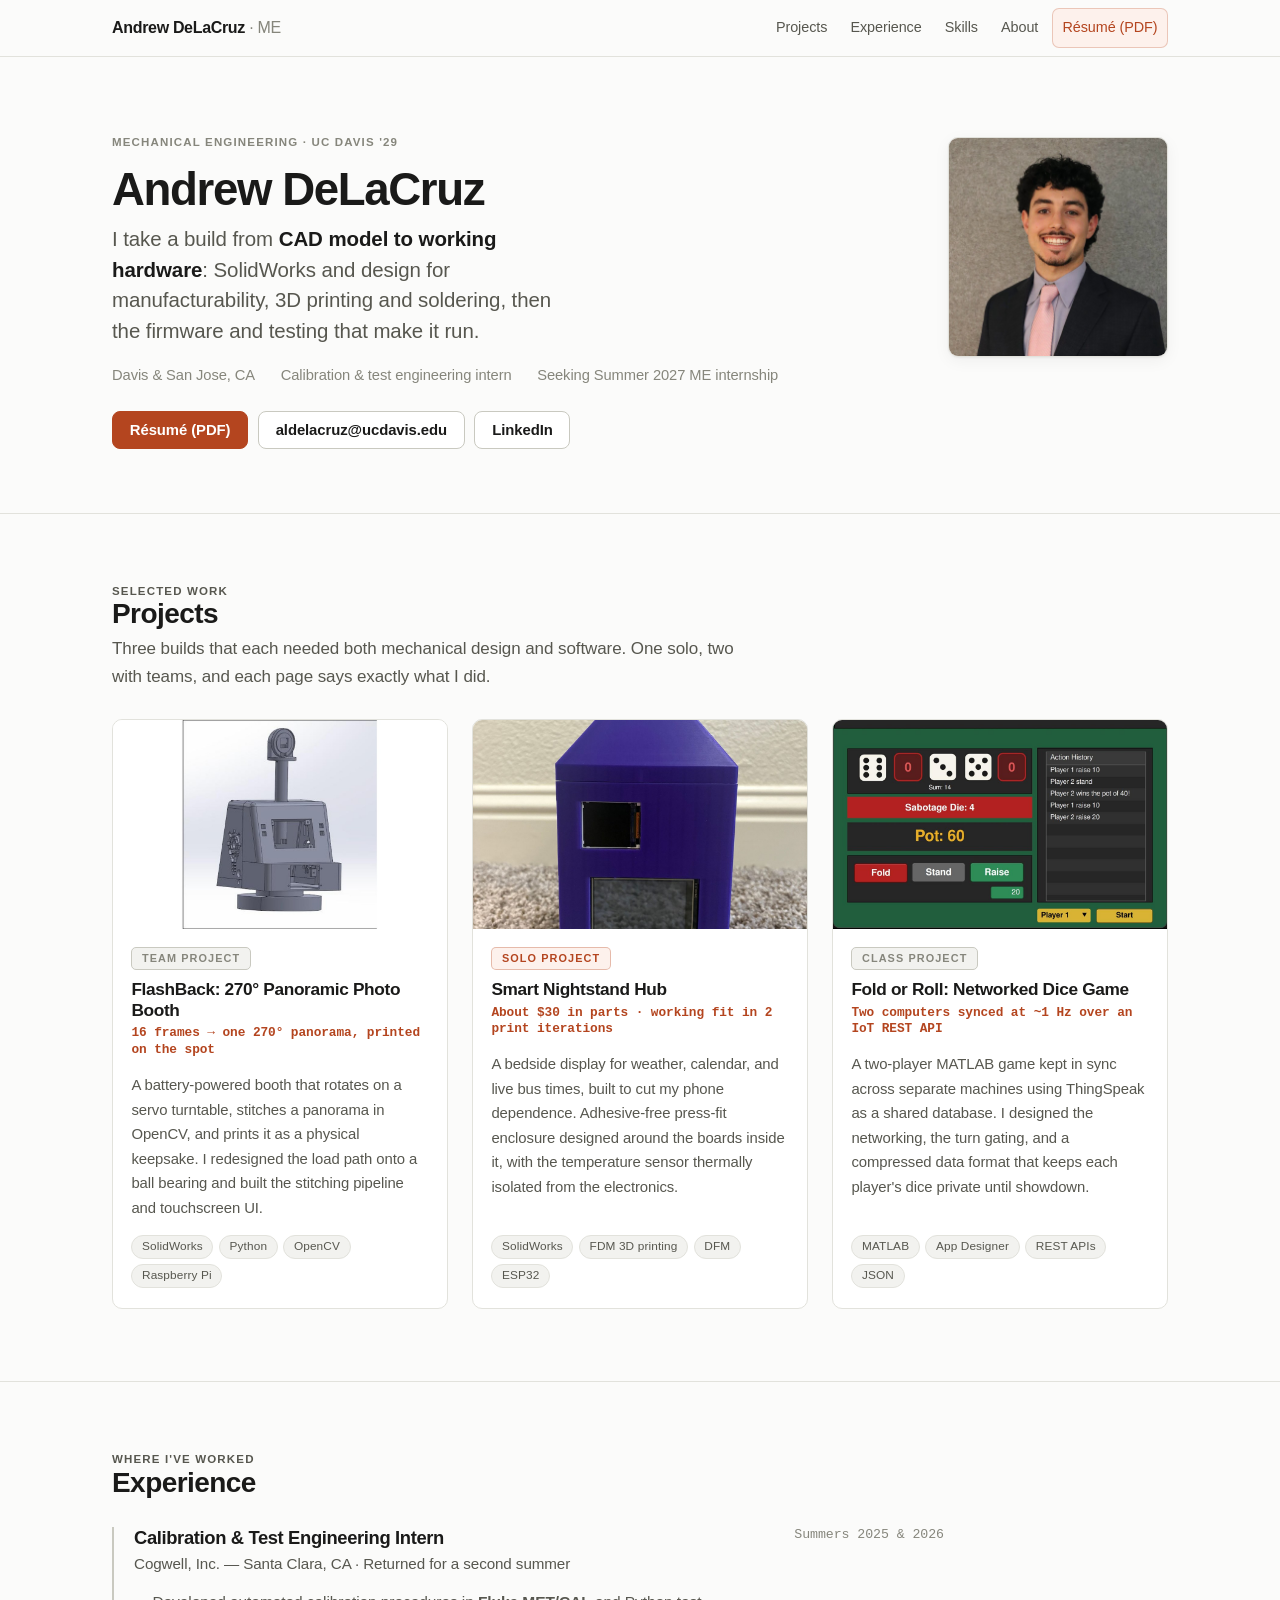
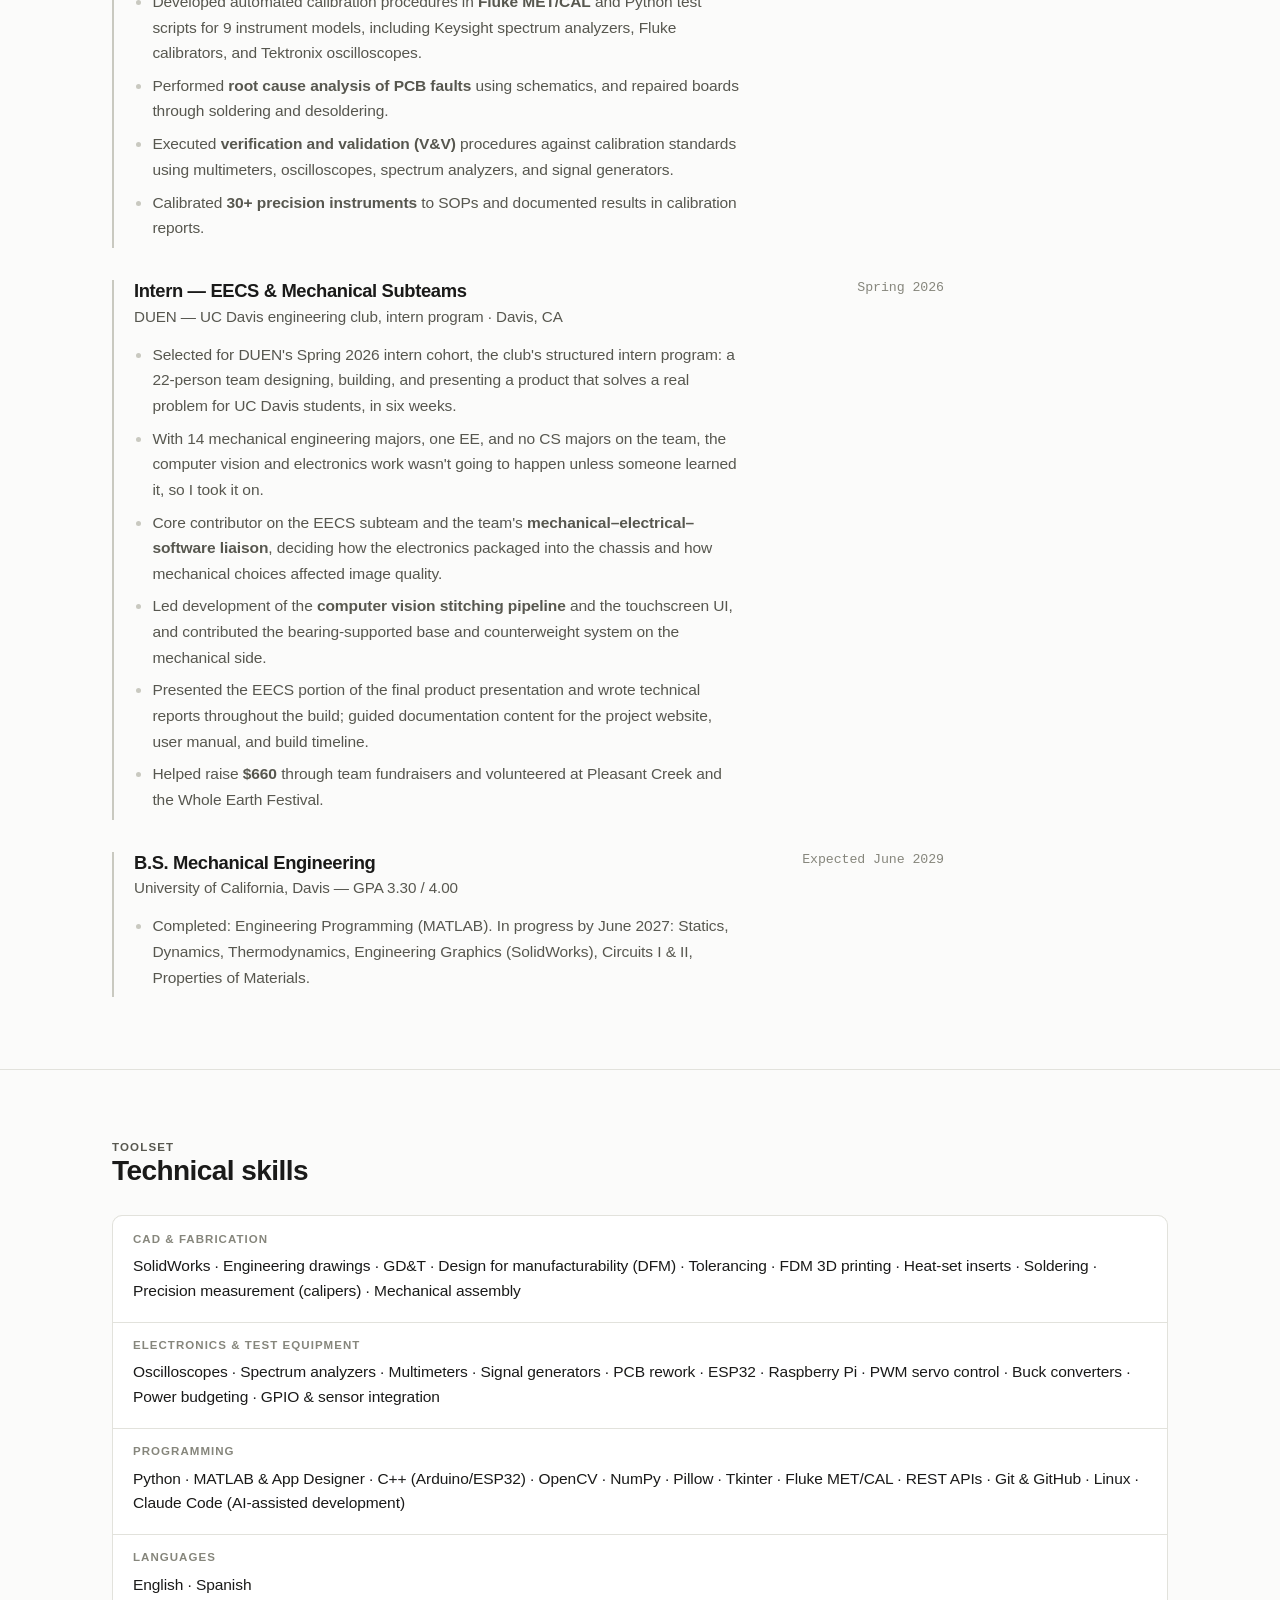
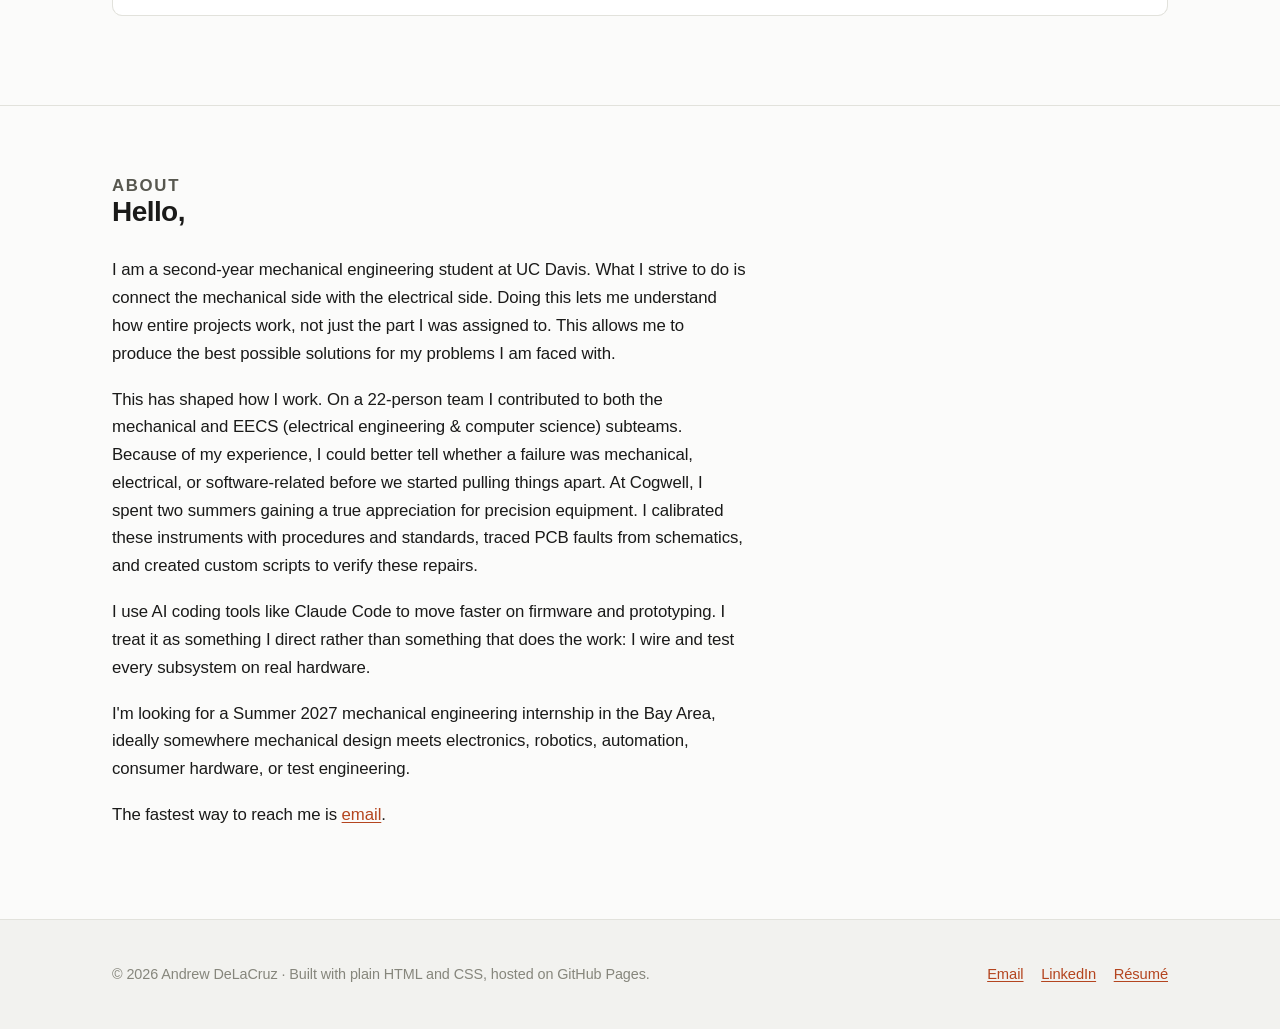
==== index.html @ 4987ad77 "Remove every prose em dash All 14 dashes used as a clause-then-elaboration break are gone. The const" ====
<!doctype html>
<html lang="en"><head>
<meta charset="utf-8">
<meta name="viewport" content="width=device-width, initial-scale=1">
<title>Andrew DeLaCruz — Mechanical Engineering, UC Davis</title>
<meta name="description" content="Mechanical engineering student at UC Davis who takes builds from CAD model to working hardware: SolidWorks and DFM, 3D printing and soldering, firmware and testing. Calibration and test engineering intern. Seeking a Summer 2027 ME internship in the Bay Area.">
<link rel="canonical" href="https://andrewldelacruz.github.io/">
<meta property="og:type" content="website">
<meta property="og:url" content="https://andrewldelacruz.github.io/">
<meta property="og:title" content="Andrew DeLaCruz — Mechanical Engineering, UC Davis">
<meta property="og:description" content="Mechatronics-focused ME student: SolidWorks enclosures, 3D printing and DFM, ESP32 and Raspberry Pi firmware, Python/OpenCV. Calibration and test engineering intern.">
<meta property="og:image" content="https://andrewldelacruz.github.io/assets/img/og-card.png">
<meta name="twitter:card" content="summary_large_image">
<link rel="stylesheet" href="css/style.css?v=14">
</head>
<body>
<a class="skip" href="#main">Skip to content</a>

<header class="site-header">
  <div class="wrap">
    <a class="brand" href="/">Andrew DeLaCruz <span>· ME</span></a>
    <button class="nav-toggle" type="button" aria-expanded="false" aria-controls="nav">Menu</button>
    <nav class="nav" id="nav" aria-label="Main">
      <a href="#projects">Projects</a>
      <a href="#experience">Experience</a>
      <a href="#skills">Skills</a>
      <a href="#about">About</a>
      <a class="nav-cta" href="assets/resume.pdf">Résumé&nbsp;(PDF)</a>
    </nav>
  </div>
</header>

<main id="main">

  <!-- ======================= HERO ======================= -->
  <section class="hero">
    <div class="wrap hero-grid">
      <div>
        <p class="eyebrow">Mechanical Engineering · UC Davis '29</p>
        <h1>Andrew DeLaCruz</h1>
        <p class="tagline">
          I take a build from <strong>CAD model to working hardware</strong>: SolidWorks and
          design for manufacturability, 3D printing and soldering, then the firmware and testing
          that make it run.
        </p>
        <ul class="credential">
          <li>Davis &amp; San Jose, CA</li>
          <li>Calibration &amp; test engineering intern</li>
          <li>Seeking Summer 2027 ME internship</li>
        </ul>
        <div class="btn-row">
          <a class="btn btn-primary" href="assets/resume.pdf">Résumé (PDF)</a>
          <a class="btn" href="mailto:aldelacruz@ucdavis.edu">aldelacruz@ucdavis.edu</a>
          <a class="btn" href="https://www.linkedin.com/in/andrew-delacruz/">LinkedIn</a>
        </div>
      </div>
      <img class="portrait" src="assets/img/headshot.jpg" data-placeholder="assets/img/headshot.svg" alt="Portrait of Andrew DeLaCruz" width="440" height="440">
    </div>
  </section>

  <!-- ======================= PROJECTS ======================= -->
  <section id="projects">
    <div class="wrap">
      <div class="section-head">
        <p class="eyebrow">Selected work</p>
        <h2>Projects</h2>
        <p>Three builds that each needed both mechanical design and software. One solo, two with
          teams, and each page says exactly what I did.</p>
      </div>

      <div class="cards">

        <article class="card">
          <img class="card-img" src="assets/img/flashback/card.jpg" alt="SolidWorks assembly of the FlashBack booth: chassis, mast, camera head and rotating base" loading="lazy" width="1100" height="688">
          <div class="card-body">
            <p class="tag">Team project</p>
            <h3><a href="projects/flashback.html">FlashBack: 270° Panoramic Photo Booth</a></h3>
            <p class="metric">16 frames → one 270° panorama, printed on the spot</p>
            <p class="hook">
              A battery-powered booth that rotates on a servo turntable, stitches a panorama in
              OpenCV, and prints it as a physical keepsake. I redesigned the load path onto a ball
              bearing and built the stitching pipeline and touchscreen UI.
            </p>
            <ul class="chips">
              <li>SolidWorks</li><li>Python</li><li>OpenCV</li><li>Raspberry Pi</li>
            </ul>
          </div>
        </article>

        <article class="card">
          <img class="card-img" src="assets/img/nightstand/card.jpg" alt="The finished Smart Nightstand Hub, a purple 3D-printed enclosure with two displays" loading="lazy" width="1100" height="688">
          <div class="card-body">
            <p class="tag tag-solo">Solo project</p>
            <h3><a href="projects/nightstand-hub.html">Smart Nightstand Hub</a></h3>
            <p class="metric">About $30 in parts · working fit in 2 print iterations</p>
            <p class="hook">
              A bedside display for weather, calendar, and live bus times, built to cut my phone
              dependence. Adhesive-free press-fit enclosure designed around the boards inside it,
              with the temperature sensor thermally isolated from the electronics.
            </p>
            <ul class="chips">
              <li>SolidWorks</li><li>FDM 3D printing</li><li>DFM</li><li>ESP32</li>
            </ul>
          </div>
        </article>

        <article class="card">
          <img class="card-img" src="assets/img/fold-or-roll/card.jpg" alt="The Fold or Roll game screen showing dice, the Sabotage Die and the pot" loading="lazy" width="1100" height="688">
          <div class="card-body">
            <p class="tag">Class project</p>
            <h3><a href="projects/fold-or-roll.html">Fold or Roll: Networked Dice Game</a></h3>
            <p class="metric">Two computers synced at ~1 Hz over an IoT REST API</p>
            <p class="hook">
              A two-player MATLAB game kept in sync across separate machines using ThingSpeak as a
              shared database. I designed the networking, the turn gating, and a compressed data
              format that keeps each player's dice private until showdown.
            </p>
            <ul class="chips">
              <li>MATLAB</li><li>App Designer</li><li>REST APIs</li><li>JSON</li>
            </ul>
          </div>
        </article>

      </div>
    </div>
  </section>

  <!-- ======================= EXPERIENCE ======================= -->
  <section id="experience">
    <div class="wrap">
      <div class="section-head">
        <p class="eyebrow">Where I've worked</p>
        <h2>Experience</h2>
      </div>

      <div class="roles">

        <article class="role">
          <div class="role-head">
            <h3>Calibration &amp; Test Engineering Intern</h3>
            <p class="when">Summers 2025 &amp; 2026</p>
          </div>
          <p class="where">Cogwell, Inc. — Santa Clara, CA · Returned for a second summer</p>
          <ul>
            <li>Developed automated calibration procedures in <strong>Fluke MET/CAL</strong> and Python
              test scripts for 9 instrument models, including Keysight spectrum analyzers, Fluke
              calibrators, and Tektronix oscilloscopes.</li>
            <li>Performed <strong>root cause analysis of PCB faults</strong> using schematics, and
              repaired boards through soldering and desoldering.</li>
            <li>Executed <strong>verification and validation (V&amp;V)</strong> procedures against
              calibration standards using multimeters, oscilloscopes, spectrum analyzers, and
              signal generators.</li>
            <li>Calibrated <strong>30+ precision instruments</strong> to SOPs and documented results
              in calibration reports.</li>
          </ul>
        </article>

        <article class="role">
          <div class="role-head">
            <h3>Intern — EECS &amp; Mechanical Subteams</h3>
            <p class="when">Spring 2026</p>
          </div>
          <p class="where">DUEN — UC Davis engineering club, intern program · Davis, CA</p>
          <ul>
            <li>Selected for DUEN's Spring 2026 intern cohort, the club's structured intern
              program: a 22-person team designing, building, and presenting a product that solves
              a real problem for UC Davis students, in six weeks.</li>
            <li>With 14 mechanical engineering majors, one EE, and no CS majors on the team, the
              computer vision and electronics work wasn't going to happen unless someone learned
              it, so I took it on.</li>
            <li>Core contributor on the EECS subteam and the team's
              <strong>mechanical–electrical–software liaison</strong>, deciding how the electronics packaged
              into the chassis and how mechanical choices affected image quality.</li>
            <li>Led development of the <strong>computer vision stitching pipeline</strong> and the
              touchscreen UI, and contributed the bearing-supported base and counterweight system
              on the mechanical side.</li>
            <li>Presented the EECS portion of the final product presentation and wrote technical
              reports throughout the build; guided documentation content for the project website,
              user manual, and build timeline.</li>
            <li>Helped raise <strong>$660</strong> through team fundraisers and volunteered at
              Pleasant Creek and the Whole Earth Festival.</li>
          </ul>
        </article>

        <article class="role">
          <div class="role-head">
            <h3>B.S. Mechanical Engineering</h3>
            <p class="when">Expected June 2029</p>
          </div>
          <p class="where">University of California, Davis — GPA 3.30 / 4.00</p>
          <ul>
            <li>Completed: Engineering Programming (MATLAB). In progress by June 2027: Statics,
              Dynamics, Thermodynamics, Engineering Graphics (SolidWorks), Circuits I &amp; II,
              Properties of Materials.</li>
          </ul>
        </article>

      </div>
    </div>
  </section>

  <!-- ======================= SKILLS ======================= -->
  <section id="skills">
    <div class="wrap">
      <div class="section-head">
        <p class="eyebrow">Toolset</p>
        <h2>Technical skills</h2>
      </div>
      <dl class="skills">
        <div>
          <dt>CAD &amp; Fabrication</dt>
          <dd>SolidWorks · Engineering drawings · GD&amp;T · Design for manufacturability (DFM) ·
              Tolerancing · FDM 3D printing · Heat-set inserts · Soldering ·
              Precision measurement (calipers) · Mechanical assembly</dd>
        </div>
        <div>
          <dt>Electronics &amp; Test Equipment</dt>
          <dd>Oscilloscopes · Spectrum analyzers · Multimeters · Signal generators ·
              PCB rework · ESP32 · Raspberry Pi · PWM servo control · Buck converters ·
              Power budgeting · GPIO &amp; sensor integration</dd>
        </div>
        <div>
          <dt>Programming</dt>
          <dd>Python · MATLAB &amp; App Designer · C++ (Arduino/ESP32) · OpenCV · NumPy ·
              Pillow · Tkinter · Fluke MET/CAL · REST APIs · Git &amp; GitHub · Linux ·
              Claude Code (AI-assisted development)</dd>
        </div>
        <div>
          <dt>Languages</dt>
          <dd>English · Spanish</dd>
        </div>
      </dl>
    </div>
  </section>

  <!-- ======================= ABOUT ======================= -->
  <section id="about" class="about">
    <div class="wrap">
      <div class="section-head">
        <p class="eyebrow">About</p>
        <h2>Hello,</h2>
      </div>
      <p>I am a second-year mechanical engineering student at UC Davis. What I strive to do is connect the mechanical side with the electrical side. Doing this lets me understand how entire projects work, not just the part I was assigned to. This allows me to produce the best possible solutions for my problems I am faced with.</p>
      <p>This has shaped how I work. On a 22-person team I contributed to both the mechanical and EECS (electrical engineering & computer science) subteams. Because of my experience, I could better tell whether a failure was mechanical, electrical, or software-related before we started pulling things apart. At Cogwell, I spent two summers gaining a true appreciation for precision equipment. I calibrated these instruments with procedures and standards, traced PCB faults from schematics, and created custom scripts to verify these repairs.</p>
      <p>I use AI coding tools like Claude Code to move faster on firmware and prototyping. I treat it as something I direct rather than something that does the work: I wire and test every subsystem on real hardware.</p>
      <p>I'm looking for a Summer 2027 mechanical engineering internship in the Bay Area, ideally somewhere mechanical design meets electronics, robotics, automation, consumer hardware, or test engineering.</p>
      <p>The fastest way to reach me is <a href="mailto:aldelacruz@ucdavis.edu">email</a>.</p>
    </div>
  </section>

</main>

<footer class="site-footer">
  <div class="wrap">
    <p>© 2026 Andrew DeLaCruz · Built with plain HTML and CSS, hosted on GitHub Pages.</p>
    <ul class="footer-links">
      <li><a href="mailto:aldelacruz@ucdavis.edu">Email</a></li>
      <li><a href="https://www.linkedin.com/in/andrew-delacruz/">LinkedIn</a></li>
      <li><a href="assets/resume.pdf">Résumé</a></li>
    </ul>
  </div>
</footer>

<script src="js/main.js"></script>


</body></html>
---- css/style.css ----
/* ==========================================================================
   Andrew DeLaCruz — portfolio
   Plain CSS, no build step. Tokens first, then layout, then components.
   ========================================================================== */

/* --- Tokens --------------------------------------------------------------- */
:root {
  --bg:        #fbfbfa;
  --bg-raised: #ffffff;
  --bg-sunken: #f2f2ef;
  --text:      #1a1a19;
  --text-soft: #57574f;
  --text-mute: #86867c;
  --border:    #e2e2dc;
  --border-str:#c9c9c0;
  --accent:    #b4451f;
  --accent-bg: #fdf1ec;
  --shadow:    0 1px 2px rgba(0,0,0,.05), 0 4px 16px rgba(0,0,0,.05);
  --shadow-lg: 0 2px 4px rgba(0,0,0,.06), 0 12px 32px rgba(0,0,0,.10);

  --font: -apple-system, BlinkMacSystemFont, "Segoe UI", Roboto, Helvetica, Arial, sans-serif;
  --mono: ui-monospace, SFMono-Regular, "SF Mono", Menlo, Consolas, monospace;

  --prose: 68ch;
  --wide:  1120px;
  --r:     10px;
}

@media (prefers-color-scheme: dark) {
  :root {
    --bg:        #14140f;
    --bg-raised: #1d1d18;
    --bg-sunken: #100f0c;
    --text:      #f0efe9;
    --text-soft: #b6b5aa;
    --text-mute: #86857b;
    --border:    #2e2e27;
    --border-str:#45443b;
    --accent:    #f08a5c;
    --accent-bg: #2a1a12;
    --shadow:    0 1px 2px rgba(0,0,0,.4), 0 4px 16px rgba(0,0,0,.3);
    --shadow-lg: 0 2px 4px rgba(0,0,0,.5), 0 12px 32px rgba(0,0,0,.45);
  }
}

/* --- Reset / base -------------------------------------------------------- */
*, *::before, *::after { box-sizing: border-box; }

html { -webkit-text-size-adjust: 100%; scroll-behavior: smooth; }
@media (prefers-reduced-motion: reduce) {
  html { scroll-behavior: auto; }
  *, *::before, *::after { animation-duration: .01ms !important; transition-duration: .01ms !important; }
}

body {
  margin: 0;
  background: var(--bg);
  color: var(--text);
  font: 400 1.0625rem/1.65 var(--font);
  letter-spacing: -0.005em;
  -webkit-font-smoothing: antialiased;
}

h1, h2, h3, h4 { line-height: 1.2; letter-spacing: -0.02em; margin: 0 0 .5em; font-weight: 650; }
h1 { font-size: clamp(2rem, 5vw, 2.85rem); letter-spacing: -0.03em; }
h2 { font-size: clamp(1.4rem, 3vw, 1.75rem); }
h3 { font-size: 1.15rem; }
p  { margin: 0 0 1.1em; }
p, li { max-width: var(--prose); }

a { color: var(--accent); text-decoration-thickness: 1px; text-underline-offset: 2px; }
a:hover { text-decoration-thickness: 2px; }

img { max-width: 100%; height: auto; display: block; }

:focus-visible { outline: 2.5px solid var(--accent); outline-offset: 3px; border-radius: 3px; }

.visually-hidden {
  position: absolute; width: 1px; height: 1px; padding: 0; margin: -1px;
  overflow: hidden; clip: rect(0 0 0 0); white-space: nowrap; border: 0;
}

/* --- Layout -------------------------------------------------------------- */
.wrap { width: 100%; max-width: var(--wide); margin-inline: auto; padding-inline: 1.25rem; }
@media (min-width: 700px) { .wrap { padding-inline: 2rem; } }

section { padding-block: clamp(2.75rem, 7vw, 4.5rem); }
section + section { border-top: 1px solid var(--border); }

.section-head { margin-bottom: 1.75rem; }
.section-head h2 { margin-bottom: .25rem; }
.section-head p { color: var(--text-soft); margin: 0; }

.eyebrow {
  font: 600 .72rem/1 var(--font);
  letter-spacing: .1em;
  text-transform: uppercase;
  color: var(--text-mute);
  margin: 0 0 .9rem;
}

/* --- Skip link ----------------------------------------------------------- */
.skip {
  position: absolute; left: 50%; transform: translate(-50%, -150%);
  z-index: 100; background: var(--accent); color: #fff;
  padding: .6rem 1.1rem; border-radius: 0 0 var(--r) var(--r);
  text-decoration: none; font-weight: 600; transition: transform .15s;
}
.skip:focus { transform: translate(-50%, 0); }

/* --- Site header --------------------------------------------------------- */
.site-header {
  position: sticky; top: 0; z-index: 50;
  background: color-mix(in srgb, var(--bg) 88%, transparent);
  backdrop-filter: saturate(160%) blur(12px);
  border-bottom: 1px solid var(--border);
}
.site-header .wrap {
  display: flex; align-items: center; justify-content: space-between;
  gap: 1rem; min-height: 56px;
}
.brand {
  font-weight: 650; letter-spacing: -0.02em; color: var(--text);
  text-decoration: none; font-size: 1rem; white-space: nowrap;
}
.brand span { color: var(--text-mute); font-weight: 450; }

.nav { display: flex; align-items: center; gap: .25rem; }
.nav a {
  color: var(--text-soft); text-decoration: none; font-size: .9rem; font-weight: 500;
  padding: .45rem .6rem; border-radius: 7px; white-space: nowrap;
}
.nav a:hover { color: var(--text); background: var(--bg-sunken); }
.nav a.nav-cta {
  color: var(--accent); background: var(--accent-bg);
  border: 1px solid color-mix(in srgb, var(--accent) 25%, transparent);
}
.nav a.nav-cta:hover { background: color-mix(in srgb, var(--accent) 14%, transparent); color: var(--accent); }

.nav-toggle {
  display: none; background: none; border: 1px solid var(--border-str);
  border-radius: 7px; color: var(--text); padding: .35rem .6rem;
  font: 500 .85rem var(--font); cursor: pointer;
}

@media (max-width: 719px) {
  .nav-toggle { display: block; }
  .nav {
    display: none; position: absolute; top: 100%; right: 1.25rem; left: 1.25rem;
    flex-direction: column; align-items: stretch; gap: 0;
    background: var(--bg-raised); border: 1px solid var(--border);
    border-radius: var(--r); box-shadow: var(--shadow-lg); padding: .4rem;
  }
  .nav[data-open="true"] { display: flex; }
  .nav a { padding: .7rem .75rem; font-size: .95rem; }
  .nav a.nav-cta { text-align: center; margin-top: .3rem; }
}

/* --- Buttons ------------------------------------------------------------- */
.btn-row { display: flex; flex-wrap: wrap; gap: .6rem; margin-top: 1.5rem; }
.btn {
  display: inline-flex; align-items: center; gap: .45rem;
  padding: .62rem 1.05rem; border-radius: 8px;
  font: 550 .93rem var(--font); text-decoration: none;
  border: 1px solid var(--border-str); color: var(--text);
  background: var(--bg-raised); transition: background .12s, border-color .12s, transform .12s;
}
.btn:hover { background: var(--bg-sunken); transform: translateY(-1px); }
.btn-primary {
  background: var(--accent); border-color: var(--accent); color: #fff;
}
.btn-primary:hover { background: color-mix(in srgb, var(--accent) 86%, #000); color: #fff; }

/* --- Hero ---------------------------------------------------------------- */
.hero { padding-block: clamp(2.5rem, 8vw, 5rem) clamp(2.5rem, 7vw, 4rem); }
.hero-grid { display: grid; gap: 2rem; align-items: start; }
@media (min-width: 800px) {
  .hero-grid { grid-template-columns: minmax(0,1fr) 220px; gap: 3.5rem; }
}
.hero h1 { margin-bottom: .4rem; }
.hero .tagline {
  font-size: clamp(1.05rem, 2.2vw, 1.28rem);
  color: var(--text-soft); line-height: 1.5; max-width: 40ch;
  margin-bottom: 1rem;
}
.hero .tagline strong { color: var(--text); font-weight: 600; }
.credential {
  display: flex; flex-wrap: wrap; gap: .3rem 1.6rem;
  font-size: .92rem; color: var(--text-mute); margin: 0;
  list-style: none; padding: 0;
}
.credential li { max-width: none; }

.portrait {
  border-radius: var(--r); border: 1px solid var(--border);
  box-shadow: var(--shadow); aspect-ratio: 1; object-fit: cover;
  width: 160px;
}
@media (min-width: 800px) { .portrait { width: 100%; } }

/* --- Project cards ------------------------------------------------------- */
.cards { display: grid; gap: 1.5rem; }
@media (min-width: 700px)  { .cards { grid-template-columns: repeat(2, 1fr); } }
@media (min-width: 1000px) { .cards { grid-template-columns: repeat(3, 1fr); } }

.card {
  display: flex; flex-direction: column;
  background: var(--bg-raised); border: 1px solid var(--border);
  border-radius: var(--r); overflow: hidden;
  transition: transform .15s, box-shadow .15s, border-color .15s;
}
.card:hover { transform: translateY(-3px); box-shadow: var(--shadow-lg); border-color: var(--border-str); }
.card-img { aspect-ratio: 16/10; object-fit: cover; width: 100%; background: var(--bg-sunken); }
.card-body { padding: 1.1rem 1.15rem 1.25rem; display: flex; flex-direction: column; flex: 1; }
.card h3 { margin-bottom: .3rem; font-size: 1.08rem; }
.card h3 a { color: var(--text); text-decoration: none; }
.card h3 a:hover { color: var(--accent); }
.card .hook { color: var(--text-soft); font-size: .93rem; margin-bottom: .9rem; max-width: none; }
.card .metric {
  font: 600 .8rem/1.3 var(--mono); color: var(--accent);
  margin: 0 0 .9rem; max-width: none;
}
.card .chips { margin-top: auto; }

/* Make the whole card clickable without nesting interactive elements */
.card { position: relative; }
.card h3 a::after { content: ""; position: absolute; inset: 0; }

/* --- Scope badges ---------------------------------------------------------
   Solo vs team vs coursework. Solo carries the accent because it is the one
   a reader is most likely to be looking for; the others stay neutral so the
   set doesn't read as a ranking. */
.tag {
  /* align-self matters: the card body is a flex column, which would otherwise
     stretch the badge to full width and make it read as a bar, not a pill. */
  display: inline-block; align-self: flex-start;
  margin: 0 0 .55rem; max-width: none;
  font: 650 .68rem/1 var(--font); letter-spacing: .1em; text-transform: uppercase;
  padding: .34rem .6rem; border-radius: 5px;
  border: 1px solid var(--border-str); color: var(--text-mute); background: var(--bg-sunken);
}
.tag-solo {
  color: var(--accent); background: var(--accent-bg);
  border-color: color-mix(in srgb, var(--accent) 32%, transparent);
}
/* The back-link above is inline, so an inline-block badge would flow onto the
   same line and read as part of it. Give it its own line. */
.project-head .tag { display: block; width: max-content; margin-bottom: .9rem; }

/* --- Chips --------------------------------------------------------------- */
.chips { display: flex; flex-wrap: wrap; gap: .35rem; list-style: none; padding: 0; margin: 0; }
.chips li {
  font: 500 .74rem/1 var(--font); letter-spacing: .01em;
  color: var(--text-soft); background: var(--bg-sunken);
  border: 1px solid var(--border); border-radius: 100px;
  padding: .32rem .6rem; max-width: none;
}

/* --- Experience ---------------------------------------------------------- */
/* Cap the width so the date stays visually attached to the role it belongs to,
   instead of being flung to the far edge of a wide viewport. */
.roles { display: grid; gap: 2rem; max-width: 52rem; }
.role { border-left: 2px solid var(--border-str); padding-left: 1.25rem; }
.role-head { display: flex; flex-wrap: wrap; justify-content: space-between; gap: .25rem 1rem; margin-bottom: .1rem; }
.role h3 { margin: 0; }
.role .where { color: var(--text-soft); font-size: .95rem; margin: 0 0 .1rem; max-width: none; }
.role .when {
  font: 500 .83rem var(--mono); color: var(--text-mute);
  white-space: nowrap; margin: 0; max-width: none;
}
.role ul { margin: .8rem 0 0; padding-left: 1.15rem; }
.role li { margin-bottom: .45rem; color: var(--text-soft); font-size: .97rem; }
.role li::marker { color: var(--border-str); }

/* --- Skills -------------------------------------------------------------- */
.skills { display: grid; gap: 1px; background: var(--border); border: 1px solid var(--border); border-radius: var(--r); overflow: hidden; }
.skills > div { background: var(--bg-raised); padding: 1.1rem 1.25rem; }
.skills dt {
  font: 600 .72rem/1 var(--font); letter-spacing: .09em; text-transform: uppercase;
  color: var(--text-mute); margin-bottom: .55rem;
}
.skills dd { margin: 0; color: var(--text); font-size: .97rem; line-height: 1.6; max-width: none; }

/* --- About --------------------------------------------------------------- */
.about p { font-size: 1.05rem; }

/* --- Project page -------------------------------------------------------- */
.backlink {
  display: inline-flex; align-items: center; gap: .35rem;
  font-size: .9rem; font-weight: 500; text-decoration: none;
  color: var(--text-mute); margin-bottom: 1.5rem;
}
.backlink:hover { color: var(--accent); }

.project-head { padding-block: clamp(2rem, 6vw, 3.25rem) 0; }
.project-head h1 { margin-bottom: .5rem; }
.project-head .lede {
  font-size: clamp(1.05rem, 2.2vw, 1.22rem); color: var(--text-soft);
  line-height: 1.55; max-width: 52ch;
}

.meta {
  display: grid; gap: 1px; margin: 2rem 0 0;
  background: var(--border); border: 1px solid var(--border);
  border-radius: var(--r); overflow: hidden;
  grid-template-columns: repeat(auto-fit, minmax(150px, 1fr));
}
.meta > div { background: var(--bg-raised); padding: .85rem 1rem; }
.meta dt {
  font: 600 .68rem/1 var(--font); letter-spacing: .09em; text-transform: uppercase;
  color: var(--text-mute); margin-bottom: .4rem;
}
.meta dd { margin: 0; font-size: .93rem; font-weight: 500; line-height: 1.45; max-width: none; }

.prose h2 { margin-top: 0; }
.prose h3 {
  margin-top: 2rem; margin-bottom: .6rem;
  font-size: .78rem; letter-spacing: .1em; text-transform: uppercase; color: var(--accent);
}
.prose ul { padding-left: 1.2rem; margin: 0 0 1.2rem; }
.prose li { margin-bottom: .5rem; color: var(--text-soft); }
.prose li::marker { color: var(--border-str); }
.prose li strong { color: var(--text); font-weight: 600; }

.callout {
  background: var(--accent-bg);
  border: 1px solid color-mix(in srgb, var(--accent) 22%, transparent);
  border-radius: var(--r); padding: 1.1rem 1.25rem; margin: 1.5rem 0;
}
.callout p:last-child { margin-bottom: 0; }
.callout .eyebrow { color: var(--accent); }
/* --- Figures / gallery --------------------------------------------------- */
figure { margin: 0; }
figure img {
  width: 100%; border-radius: var(--r); border: 1px solid var(--border);
  background: var(--bg-sunken);
}
figcaption {
  font-size: .875rem; color: var(--text-mute); line-height: 1.5;
  margin-top: .6rem; max-width: 62ch;
}

.hero-figure { margin: 2.25rem 0 0; }
.hero-figure img { aspect-ratio: 16/9; object-fit: cover; }
/* Some hero images aren't 16:9 — a printed panorama is a long banner, a UI
   screenshot is 4:3 — and cropping them to 16:9 would cut off the parts that
   matter. Show those at their own aspect instead. */
.hero-figure.natural img { aspect-ratio: auto; object-fit: contain; }
/* A tall hero at full container width is over 1400px tall and swamps the page,
   so cap it and centre it instead. Deliberately not called "portrait": that
   class already styles the headshot, and a figure matching it inherits
   aspect-ratio: 1 and gets a square box with dead space under the image. */
.hero-figure.upright img {
  aspect-ratio: auto; object-fit: contain;
  width: auto; max-width: min(100%, 420px); max-height: 72vh;
  margin-inline: auto;
}
.hero-figure.upright figcaption { text-align: center; margin-inline: auto; }

.gallery { display: grid; gap: 1.75rem; }
@media (min-width: 720px) { .gallery { grid-template-columns: repeat(2, 1fr); } }
.gallery figure img { aspect-ratio: 4/3; object-fit: cover; cursor: zoom-in; }
.gallery figure.tall img { aspect-ratio: 3/4; }
.gallery figure.wide { grid-column: 1 / -1; }
.gallery figure.wide img { aspect-ratio: 16/9; }
/* A drawing must not be cropped — the callouts live at the edges. Show it
   whole rather than filling a fixed box. */
.gallery figure.whole img { aspect-ratio: auto; object-fit: contain; background: transparent; }

/* --- Numbers table ------------------------------------------------------- */
.numbers { width: 100%; border-collapse: collapse; font-size: .95rem; }
.numbers th, .numbers td {
  text-align: left; padding: .7rem .75rem;
  border-bottom: 1px solid var(--border); vertical-align: top;
}
.numbers th { width: 40%; font-weight: 550; color: var(--text-soft); }
.numbers td { font-family: var(--mono); font-size: .88rem; }
.numbers tr:last-child th, .numbers tr:last-child td { border-bottom: 0; }
.table-scroll { overflow-x: auto; }

/* --- Lightbox ------------------------------------------------------------ */
.lightbox {
  position: fixed; inset: 0; z-index: 200;
  display: none; align-items: center; justify-content: center;
  background: rgba(10,10,8,.88); padding: 1.5rem;
  backdrop-filter: blur(4px);
}
.lightbox[data-open="true"] { display: flex; }
.lightbox figure { max-width: min(1100px, 100%); max-height: 100%; }
.lightbox img {
  max-height: 78vh; width: auto; margin-inline: auto;
  border-radius: var(--r); border: 0; background: transparent;
}
.lightbox figcaption { color: #d8d7ce; text-align: center; margin-inline: auto; max-width: 60ch; }
.lightbox-close {
  position: absolute; top: 1rem; right: 1rem;
  background: rgba(255,255,255,.12); color: #fff; border: 0;
  border-radius: 50%; width: 40px; height: 40px;
  font-size: 1.4rem; line-height: 1; cursor: pointer;
}
.lightbox-close:hover { background: rgba(255,255,255,.22); }

/* --- Project status ------------------------------------------------------
   A single line at the foot of each project saying whether the work is
   finished or still moving, so a reader never has to infer it from dates. */
.status {
  display: flex; flex-wrap: wrap; align-items: baseline; gap: .5rem .75rem;
  padding: 1rem 1.25rem; border-radius: var(--r);
  border: 1px solid var(--border); background: var(--bg-raised);
}
.status-label {
  display: inline-flex; align-items: center; gap: .5rem;
  font: 650 .72rem/1 var(--font); letter-spacing: .1em; text-transform: uppercase;
  color: var(--text-soft); white-space: nowrap;
}
.status-label::before {
  content: ""; width: 9px; height: 9px; border-radius: 50%;
  background: var(--border-str); flex: none;
}
.status p { margin: 0; max-width: none; font-size: .93rem; color: var(--text-soft); }

.status-done .status-label { color: var(--text); }
.status-done .status-label::before { background: #4f9d6b; }

.status-active { border-color: color-mix(in srgb, var(--accent) 28%, transparent); background: var(--accent-bg); }
.status-active .status-label { color: var(--accent); }
.status-active .status-label::before {
  background: var(--accent);
  box-shadow: 0 0 0 3px color-mix(in srgb, var(--accent) 22%, transparent);
}

/* --- Next / prev project ------------------------------------------------- */
.pager { display: grid; gap: 1rem; }
@media (min-width: 620px) { .pager { grid-template-columns: repeat(2, 1fr); } }
.pager a {
  display: block; padding: 1.1rem 1.25rem; text-decoration: none;
  background: var(--bg-raised); border: 1px solid var(--border);
  border-radius: var(--r); transition: border-color .12s, transform .12s;
}
.pager a:hover { border-color: var(--border-str); transform: translateY(-2px); }
.pager .eyebrow { margin-bottom: .3rem; }
.pager strong { color: var(--text); font-weight: 600; display: block; }

/* --- Footer -------------------------------------------------------------- */
.site-footer {
  border-top: 1px solid var(--border); background: var(--bg-sunken);
  padding-block: 2.5rem; margin-top: 0;
}
.site-footer .wrap {
  display: flex; flex-wrap: wrap; gap: 1rem 2rem;
  align-items: baseline; justify-content: space-between;
}
.site-footer p { margin: 0; font-size: .9rem; color: var(--text-mute); max-width: none; }
.footer-links { display: flex; flex-wrap: wrap; gap: 1.1rem; list-style: none; margin: 0; padding: 0; }
.footer-links li { max-width: none; }
.footer-links a { font-size: .92rem; font-weight: 500; }

/* --- 404 ----------------------------------------------------------------- */
.center-page { min-height: 62vh; display: grid; place-content: center; text-align: center; }
.center-page p { margin-inline: auto; }

/* --- Print --------------------------------------------------------------- */
@media print {
  :root {
    --bg: #fff; --bg-raised: #fff; --bg-sunken: #fff;
    --text: #000; --text-soft: #222; --text-mute: #444;
    --border: #bbb; --border-str: #999; --accent: #000; --accent-bg: #fff;
    --shadow: none; --shadow-lg: none;
  }
  body { font-size: 10.5pt; }
  .site-header, .nav, .nav-toggle, .skip, .lightbox, .pager, .btn-row, .backlink { display: none !important; }
  section { padding-block: 1rem; break-inside: avoid; }
  section + section { border-top: 1px solid var(--border); }
  .card, .role, .meta > div, .skills > div { break-inside: avoid; }
  a { color: #000; text-decoration: underline; }
  a[href^="http"]::after { content: " (" attr(href) ")"; font-size: 8pt; color: #555; }
  figure img { max-height: 3in; object-fit: contain; }
}
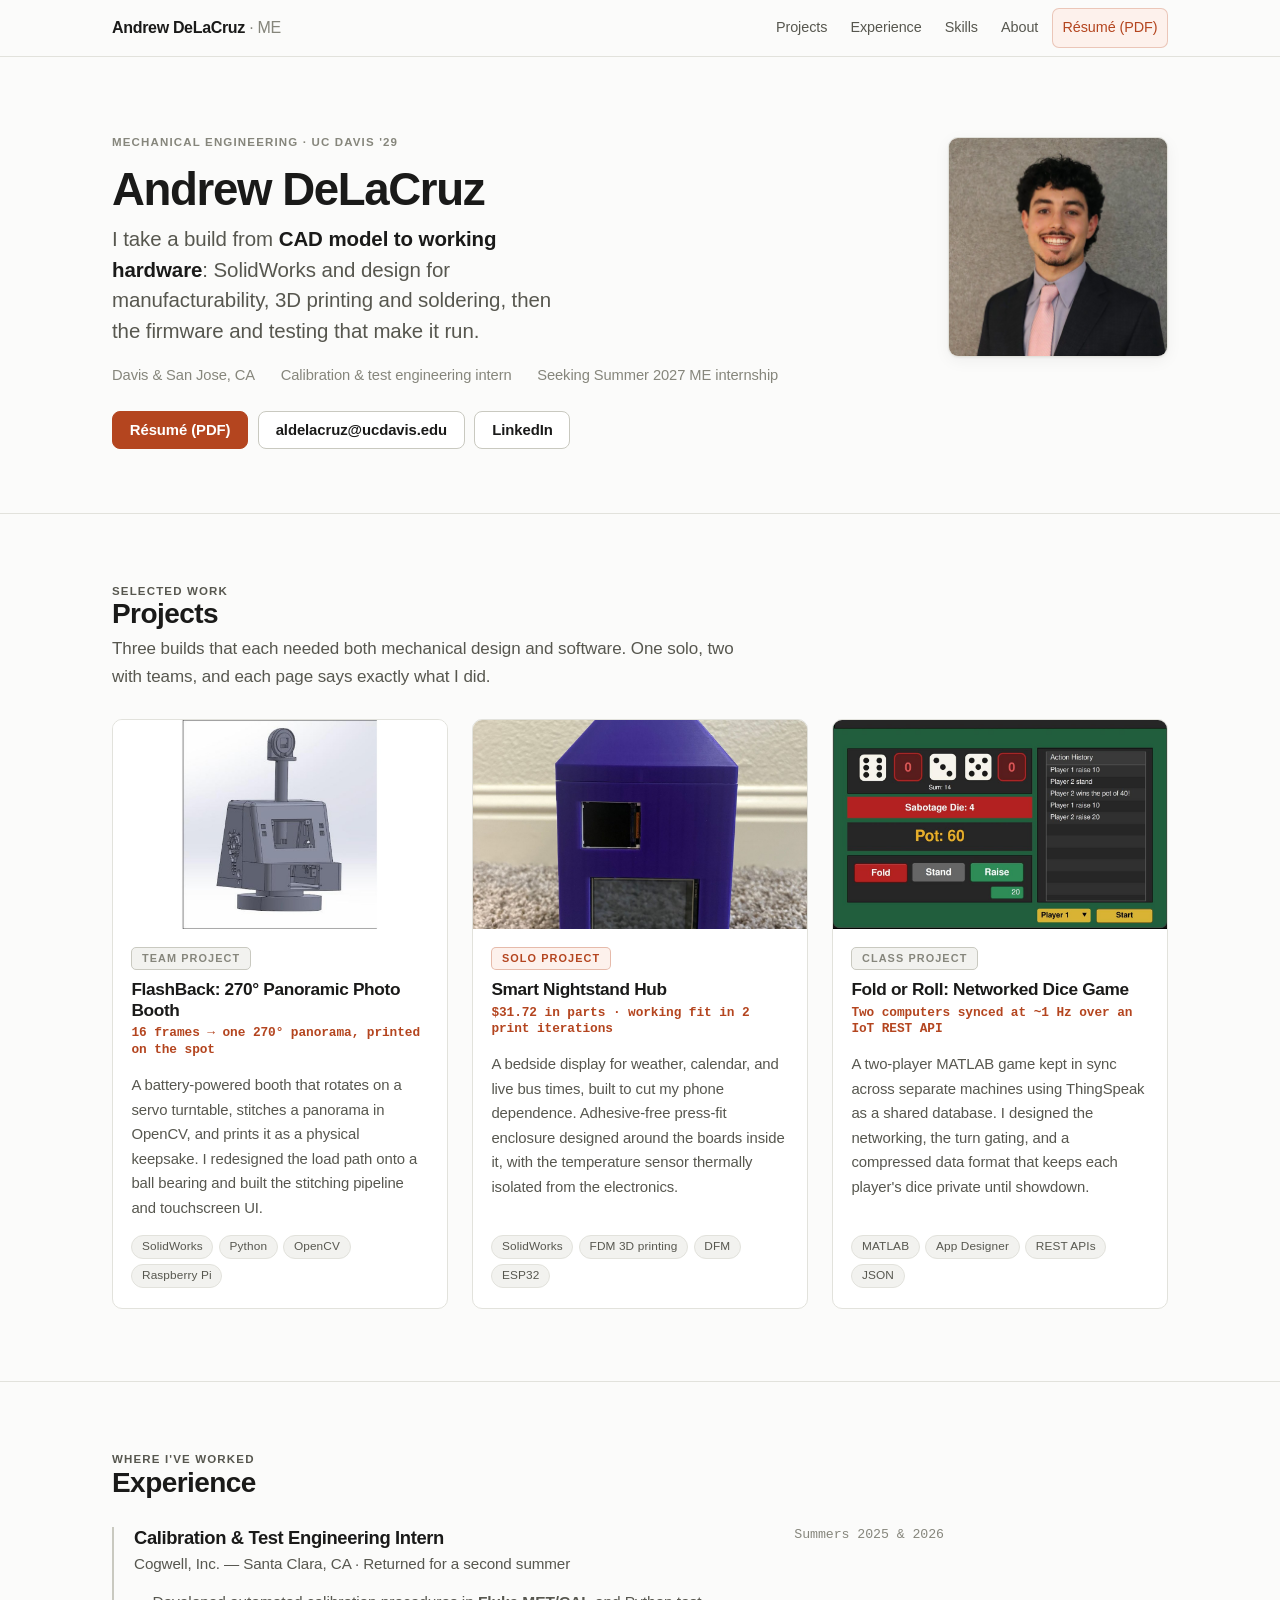
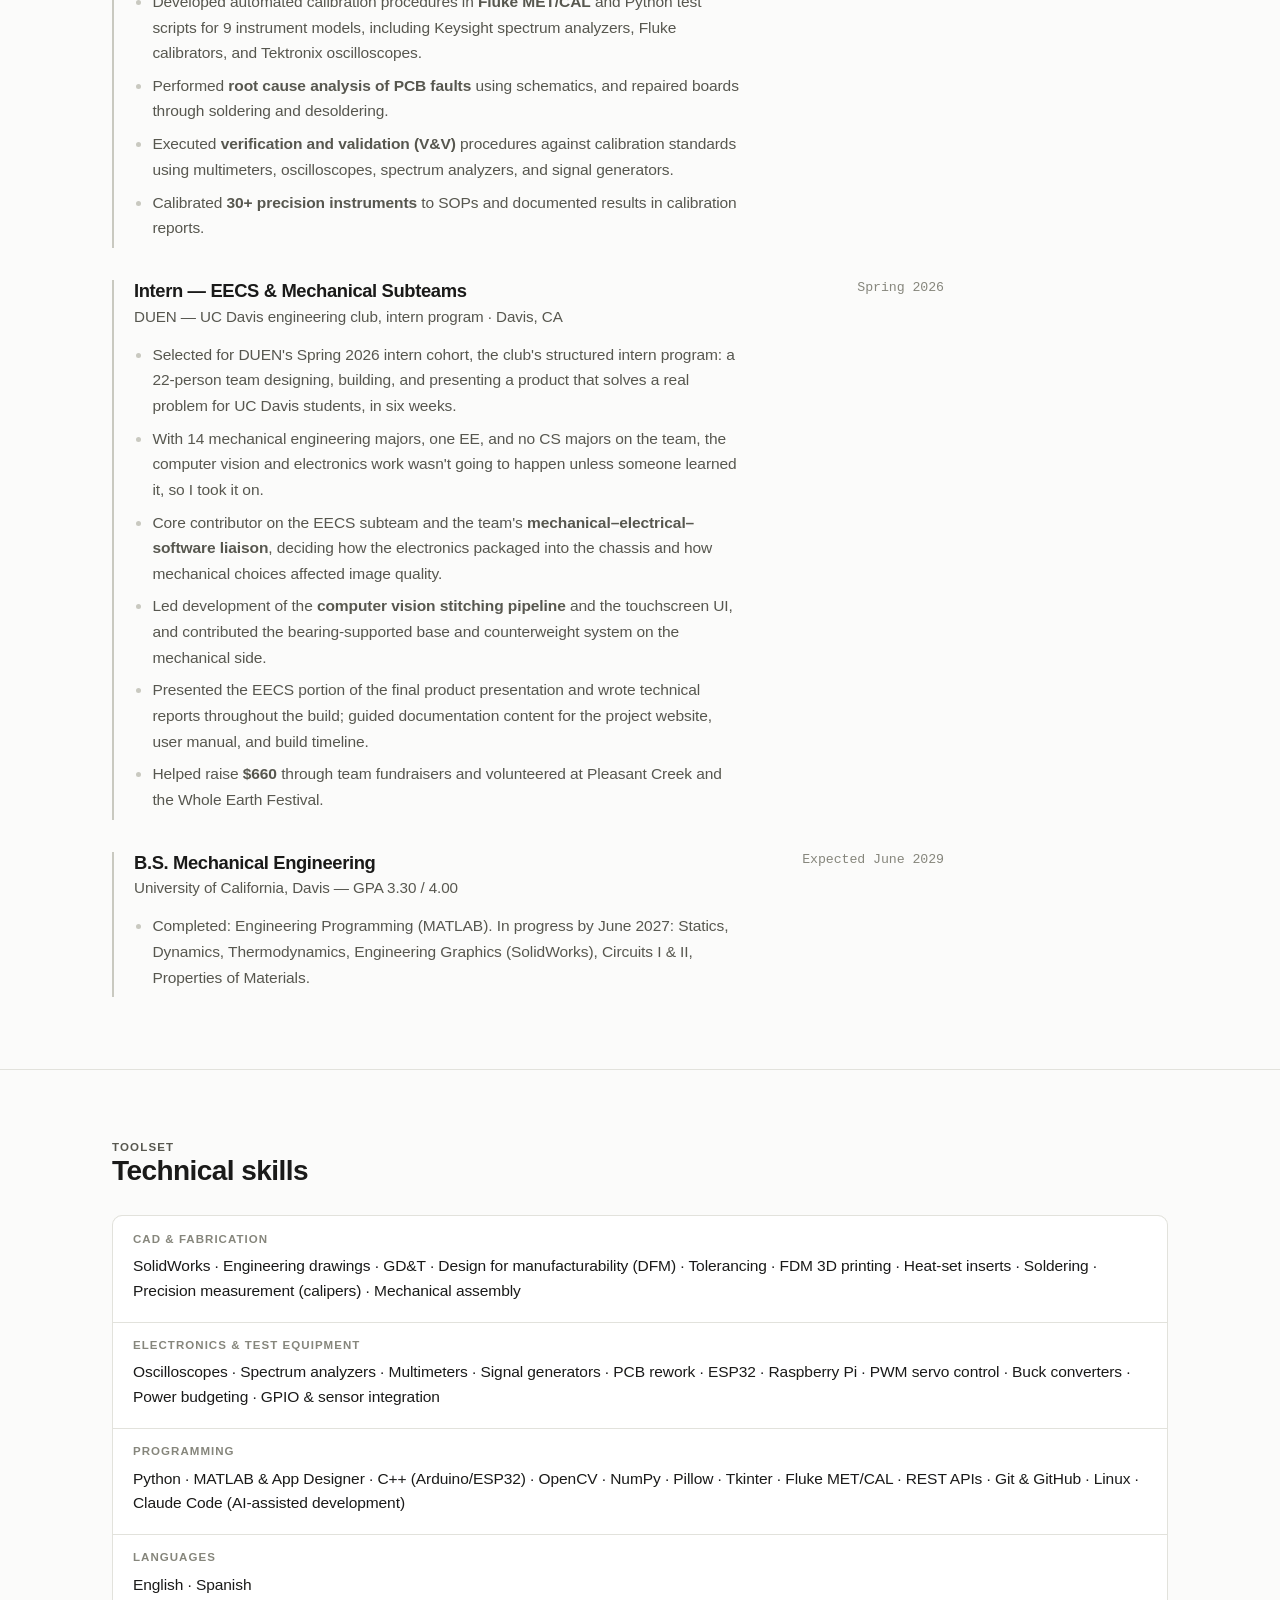
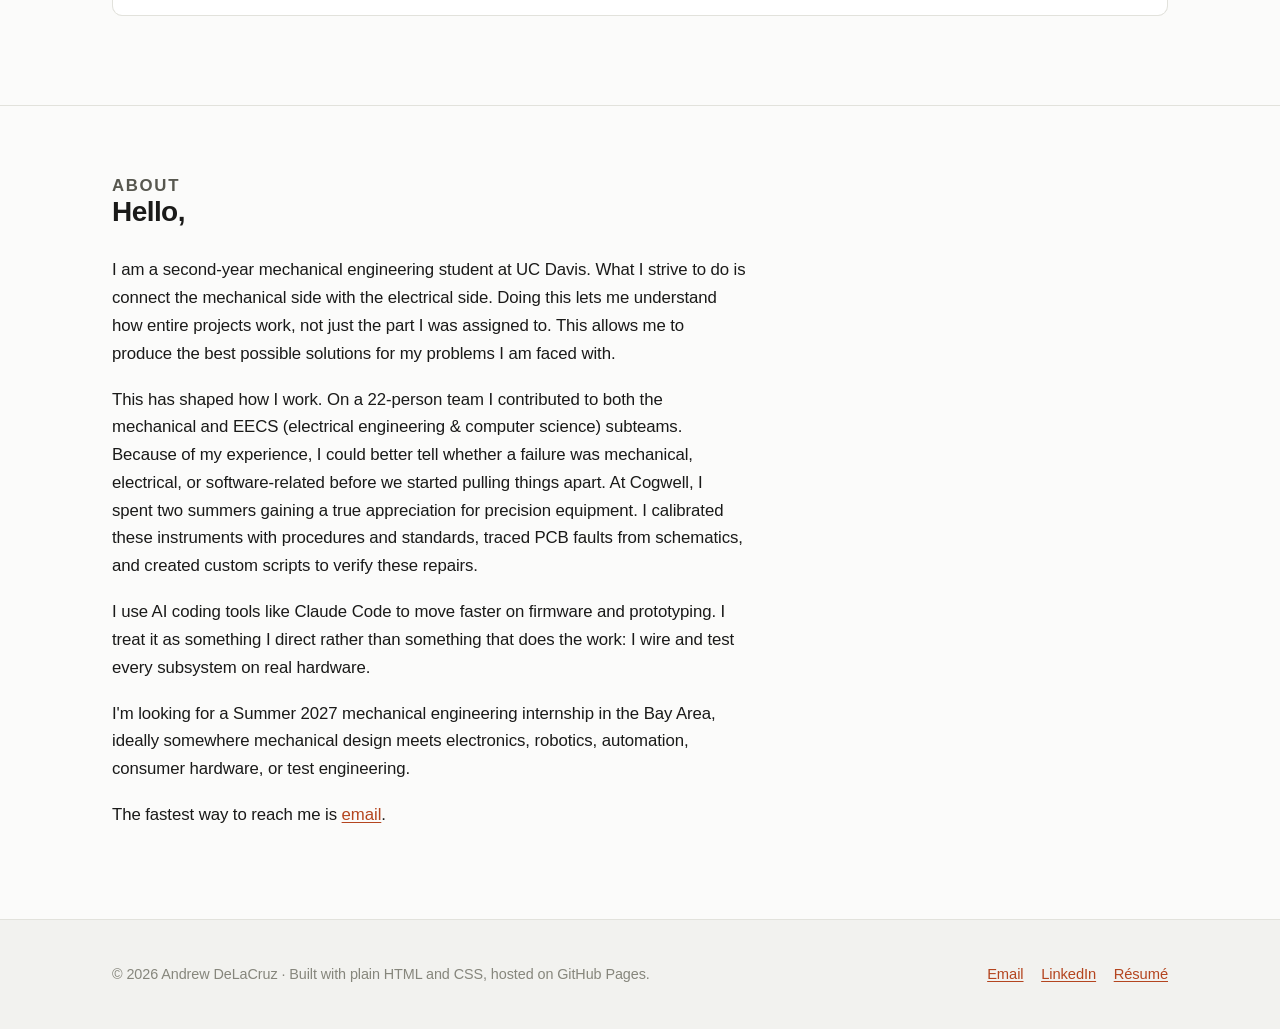
==== commit 77c0b096: "Quote the Nightstand cost as a measured $31.72 Replaces the "about $30" estimate now that the filame" ====
--- a/index.html
+++ b/index.html
@@ -92,7 +92,7 @@
           <div class="card-body">
             <p class="tag tag-solo">Solo project</p>
             <h3><a href="projects/nightstand-hub.html">Smart Nightstand Hub</a></h3>
-            <p class="metric">About $30 in parts · working fit in 2 print iterations</p>
+            <p class="metric">$31.72 in parts · working fit in 2 print iterations</p>
             <p class="hook">
               A bedside display for weather, calendar, and live bus times, built to cut my phone
               dependence. Adhesive-free press-fit enclosure designed around the boards inside it,
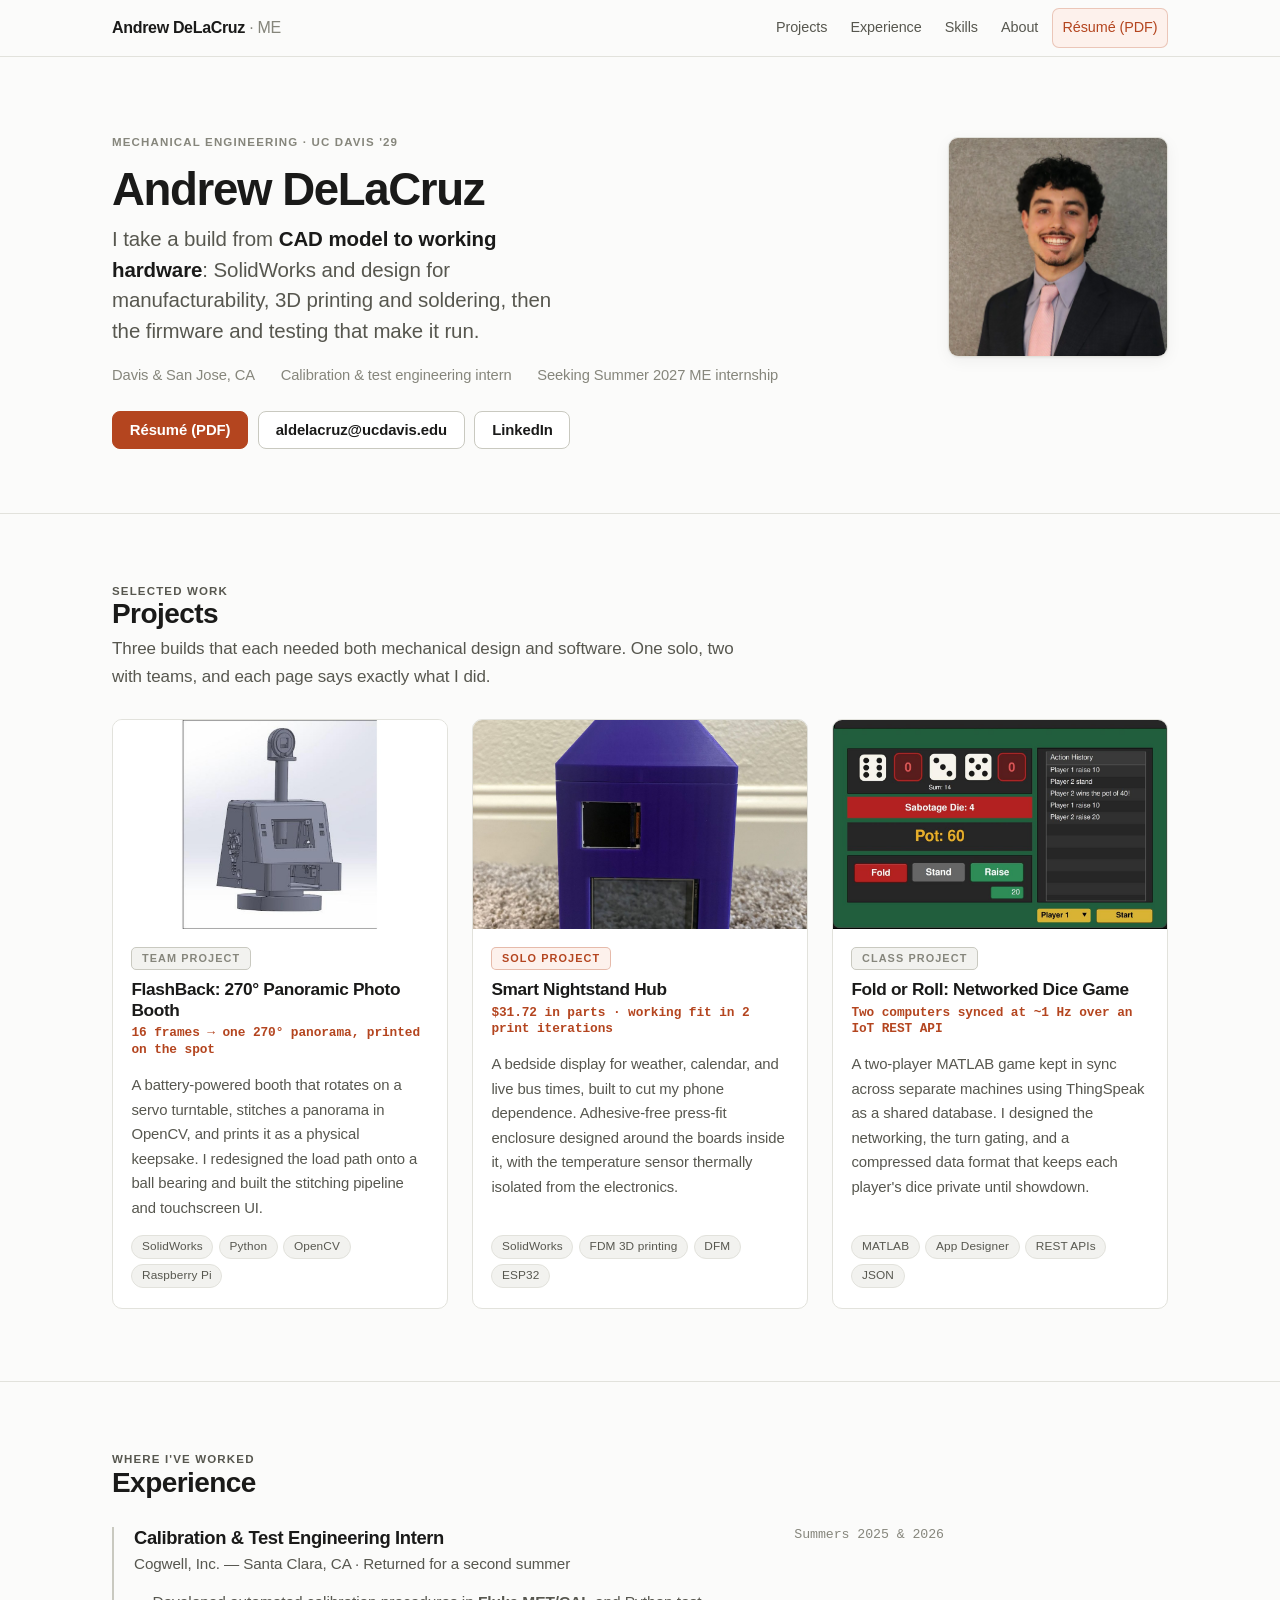
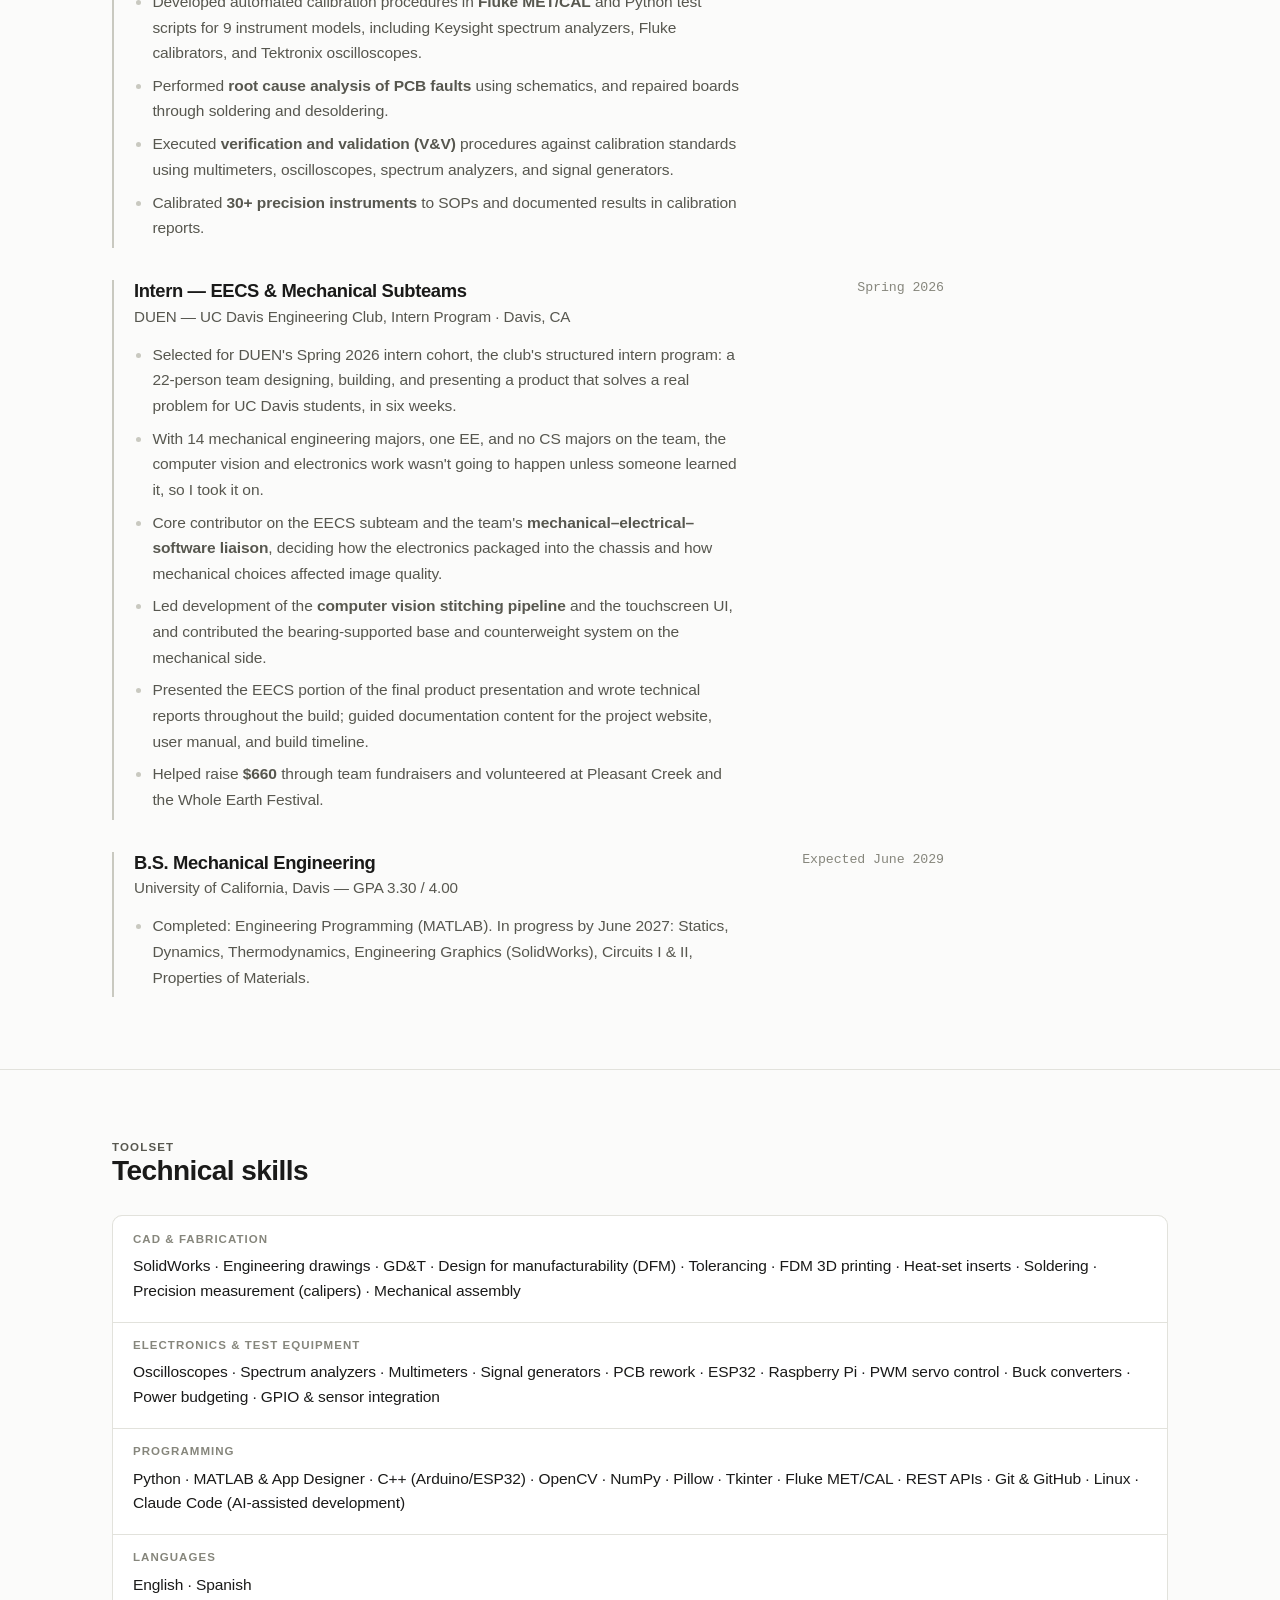
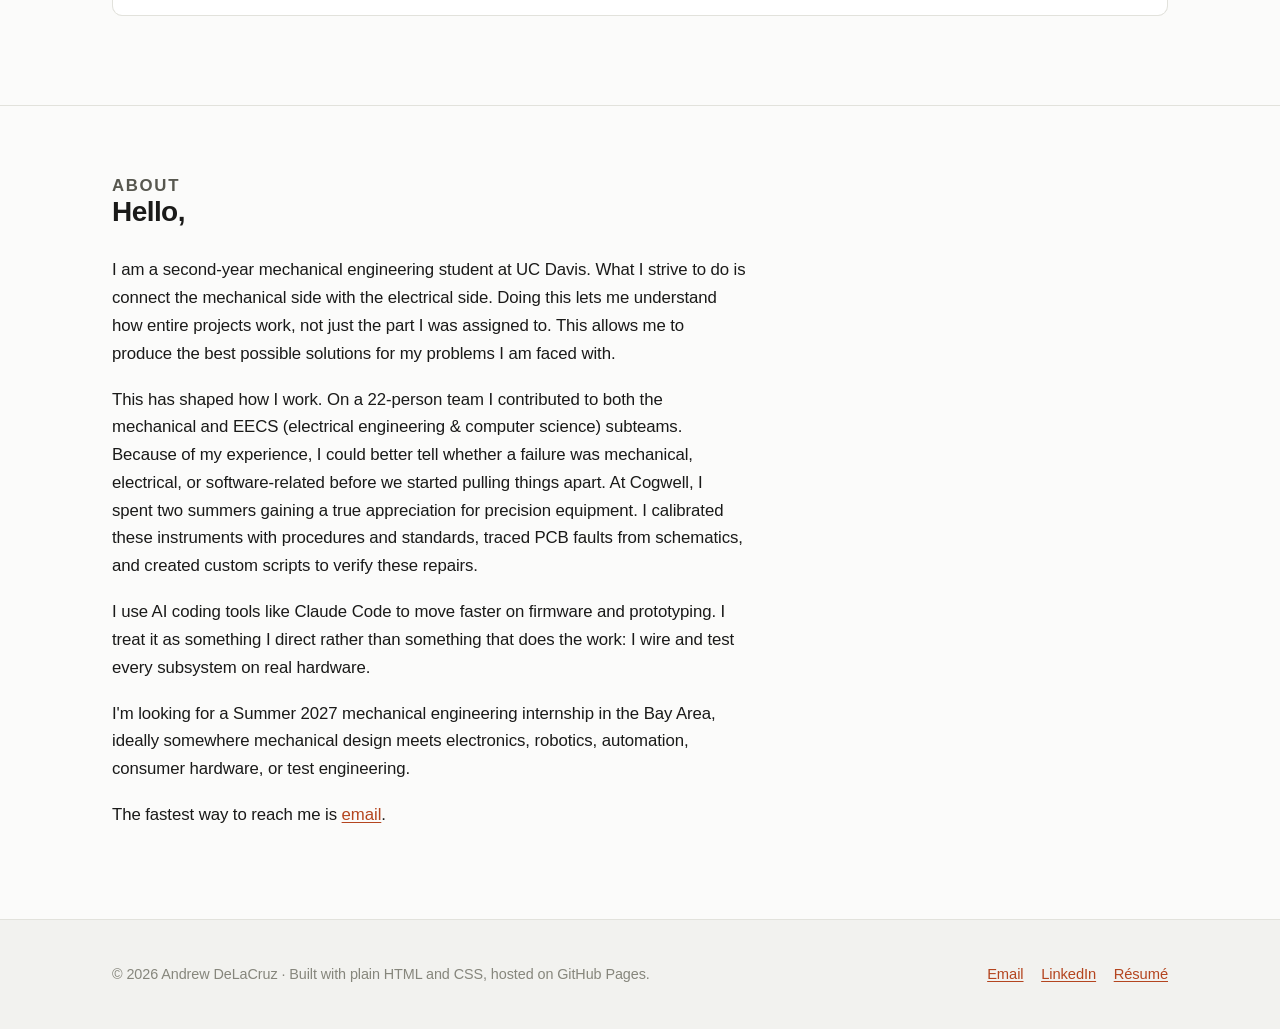
==== commit a5de229b: "Correct capitalization in internship description" ====
--- a/index.html
+++ b/index.html
@@ -160,7 +160,7 @@
             <h3>Intern — EECS &amp; Mechanical Subteams</h3>
             <p class="when">Spring 2026</p>
           </div>
-          <p class="where">DUEN — UC Davis engineering club, intern program · Davis, CA</p>
+          <p class="where">DUEN — UC Davis Engineering Club, Intern Program · Davis, CA</p>
           <ul>
             <li>Selected for DUEN's Spring 2026 intern cohort, the club's structured intern
               program: a 22-person team designing, building, and presenting a product that solves
--- a/css/style.css
+++ b/css/style.css
@@ -474,6 +474,24 @@
   .card, .role, .meta > div, .skills > div { break-inside: avoid; }
   a { color: #000; text-decoration: underline; }
   a[href^="http"]::after { content: " (" attr(href) ")"; font-size: 8pt; color: #555; }
-  figure img { max-height: 3in; object-fit: contain; }
-}
-
+
+  /* Figures, tables and spec strips must not split across a page break. */
+  figure, .gallery figure, .table-scroll, .numbers tr, .status { break-inside: avoid; }
+  figure img, .gallery figure img, .gallery figure.tall img {
+    max-height: 3.2in; width: auto; object-fit: contain; aspect-ratio: auto;
+  }
+  .hero-figure.upright img, .hero-figure.natural img { max-height: 3.4in; width: auto; }
+  .gallery { grid-template-columns: 1fr 1fr; gap: 1rem; }
+  .gallery figure.wide { grid-column: 1 / -1; }
+  figcaption { font-size: 8.5pt; }
+
+  /* Scope badge and status read as plain labels on paper. */
+  .tag, .status-label { border: 1px solid #999; background: #fff; color: #000; }
+  .status { border: 1px solid #999; }
+  .status-label::before { display: none; }
+
+  /* Each project page starts on a fresh sheet when several are printed. */
+  .project-head { break-before: auto; }
+  h2, h3 { break-after: avoid; }
+}
+
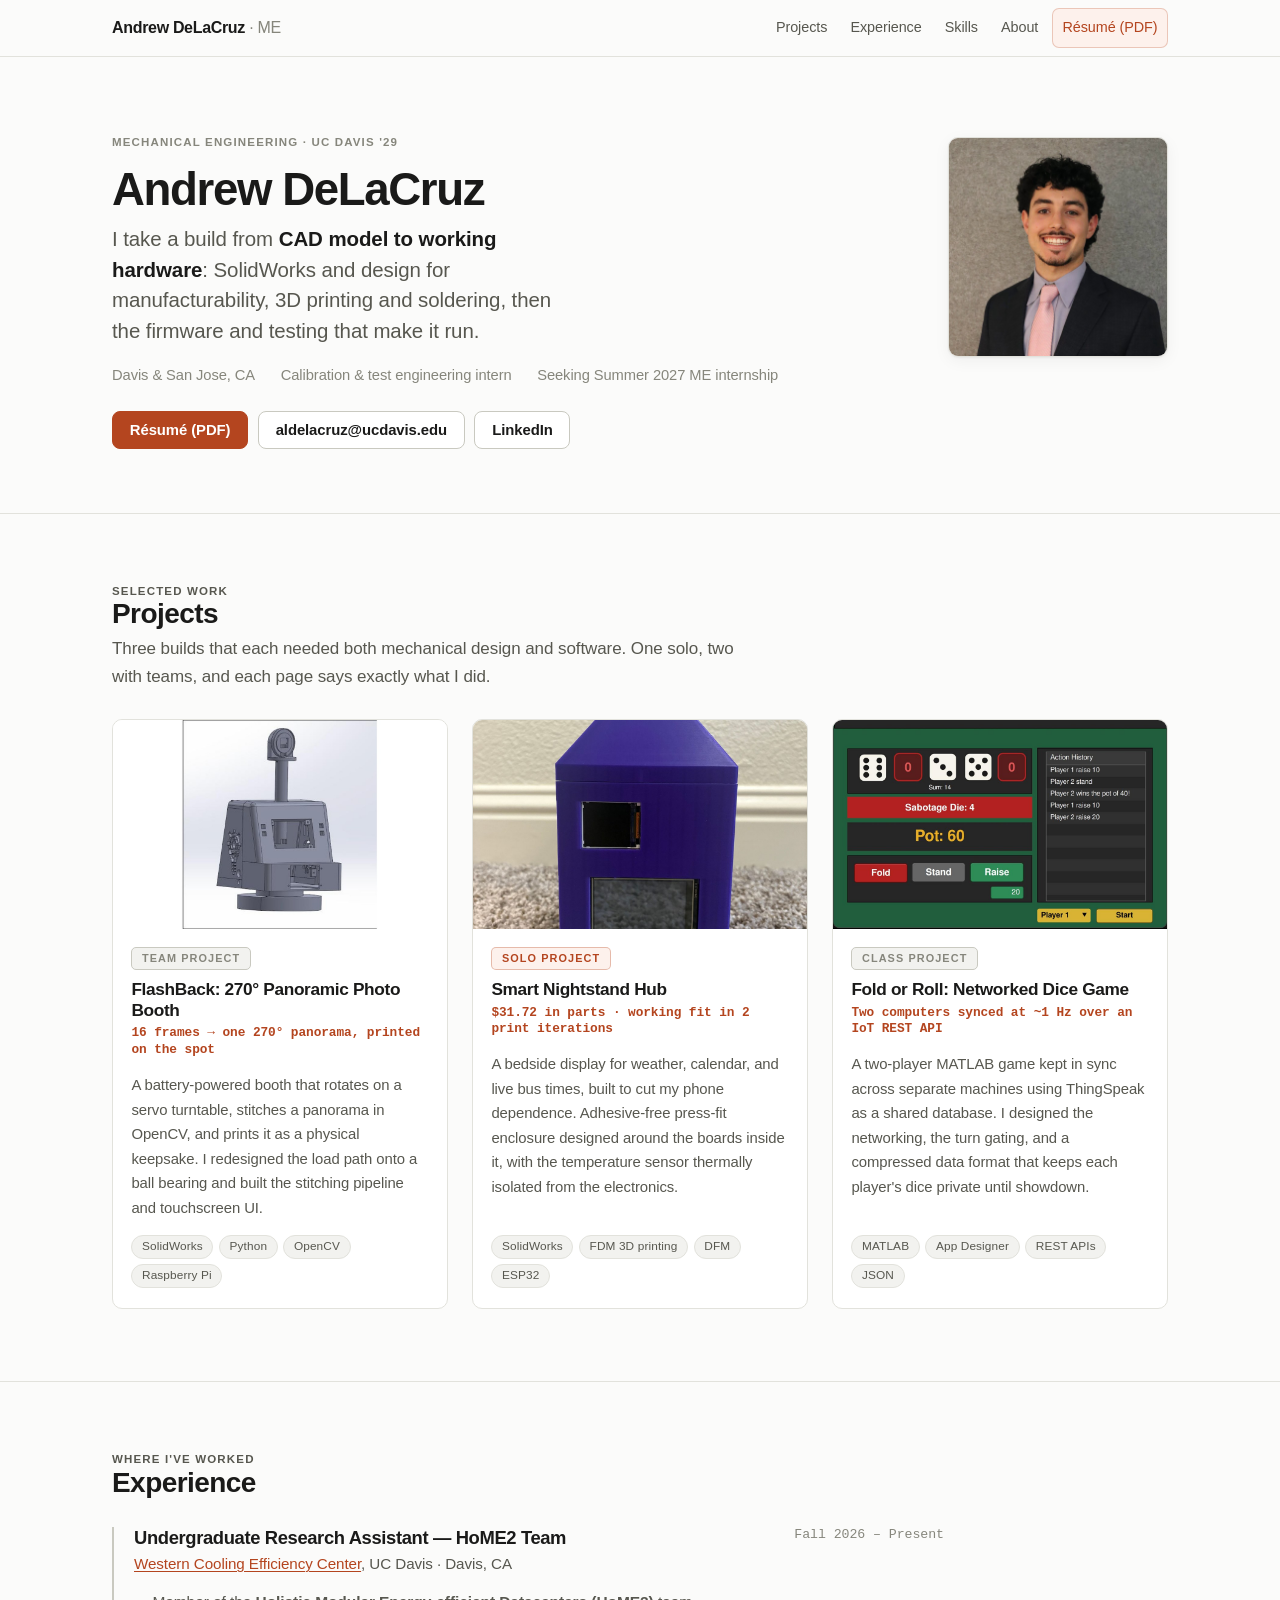
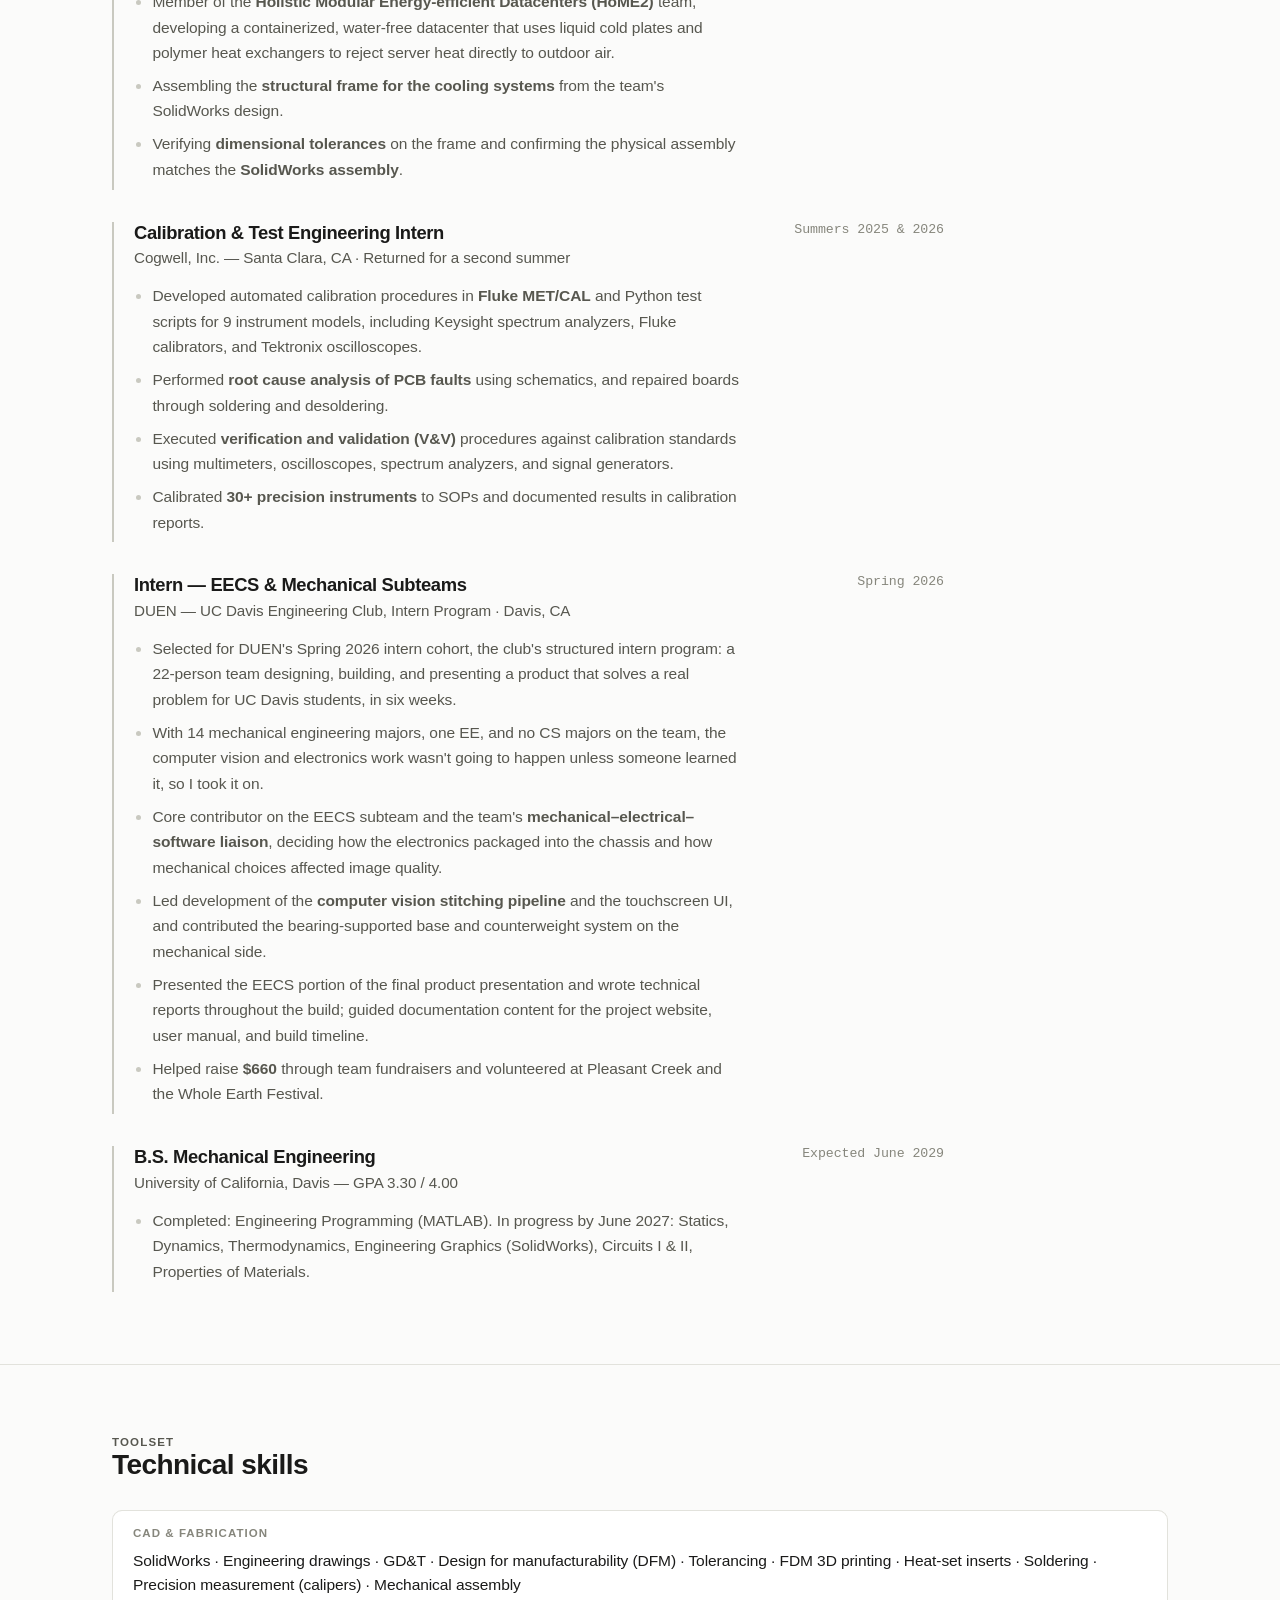
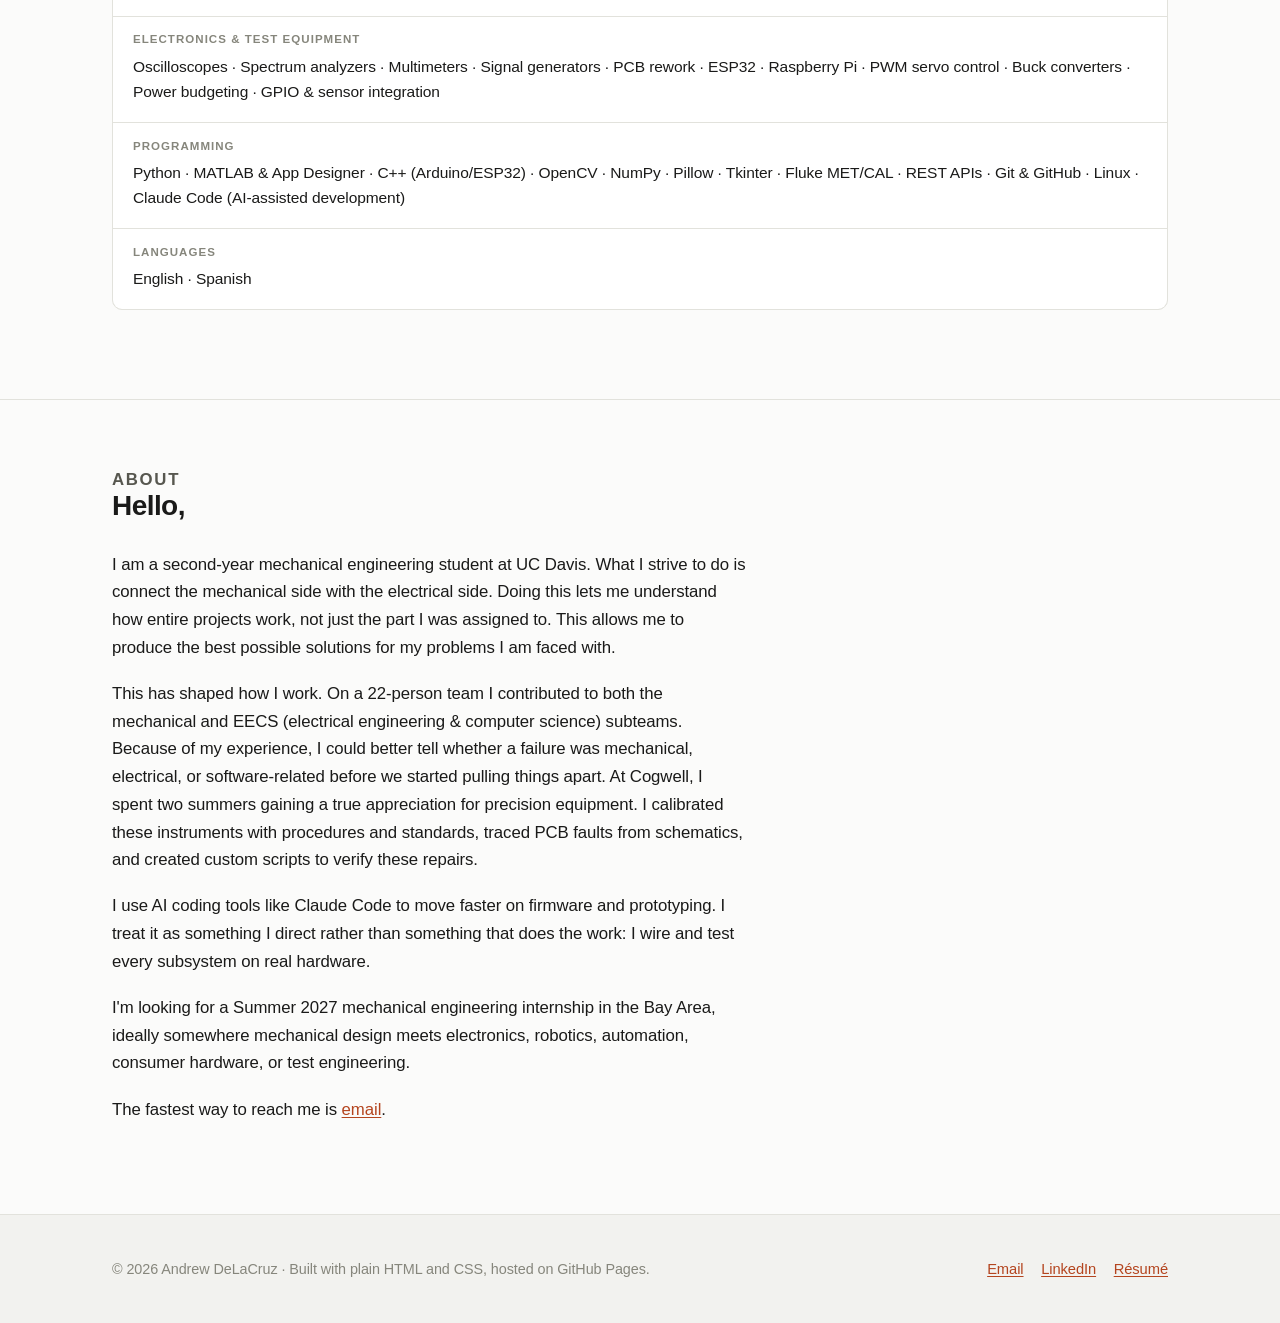
==== commit 947f3606: "Add HoME2 research role at the Western Cooling Efficiency Center Co-Authored-By: Claude Opus 5.5 <no" ====
--- a/index.html
+++ b/index.html
@@ -11,7 +11,7 @@
 <meta property="og:description" content="Mechatronics-focused ME student: SolidWorks enclosures, 3D printing and DFM, ESP32 and Raspberry Pi firmware, Python/OpenCV. Calibration and test engineering intern.">
 <meta property="og:image" content="https://andrewldelacruz.github.io/assets/img/og-card.png">
 <meta name="twitter:card" content="summary_large_image">
-<link rel="stylesheet" href="css/style.css?v=14">
+<link rel="stylesheet" href="css/style.css?v=15">
 </head>
 <body>
 <a class="skip" href="#main">Skip to content</a>
@@ -137,6 +137,23 @@
 
         <article class="role">
           <div class="role-head">
+            <h3>Undergraduate Research Assistant — HoME2 Team</h3>
+            <p class="when">Fall 2026 – Present</p>
+          </div>
+          <p class="where"><a href="https://wcec.ucdavis.edu/homeducs/">Western Cooling Efficiency Center</a>, UC Davis · Davis, CA</p>
+          <ul>
+            <li>Member of the <strong>Holistic Modular Energy-efficient Datacenters (HoME2)</strong>
+              team, developing a containerized, water-free datacenter that uses liquid cold plates
+              and polymer heat exchangers to reject server heat directly to outdoor air.</li>
+            <li>Assembling the <strong>structural frame for the cooling systems</strong> from the
+              team's SolidWorks design.</li>
+            <li>Verifying <strong>dimensional tolerances</strong> on the frame and confirming the
+              physical assembly matches the <strong>SolidWorks assembly</strong>.</li>
+          </ul>
+        </article>
+
+        <article class="role">
+          <div class="role-head">
             <h3>Calibration &amp; Test Engineering Intern</h3>
             <p class="when">Summers 2025 &amp; 2026</p>
           </div>
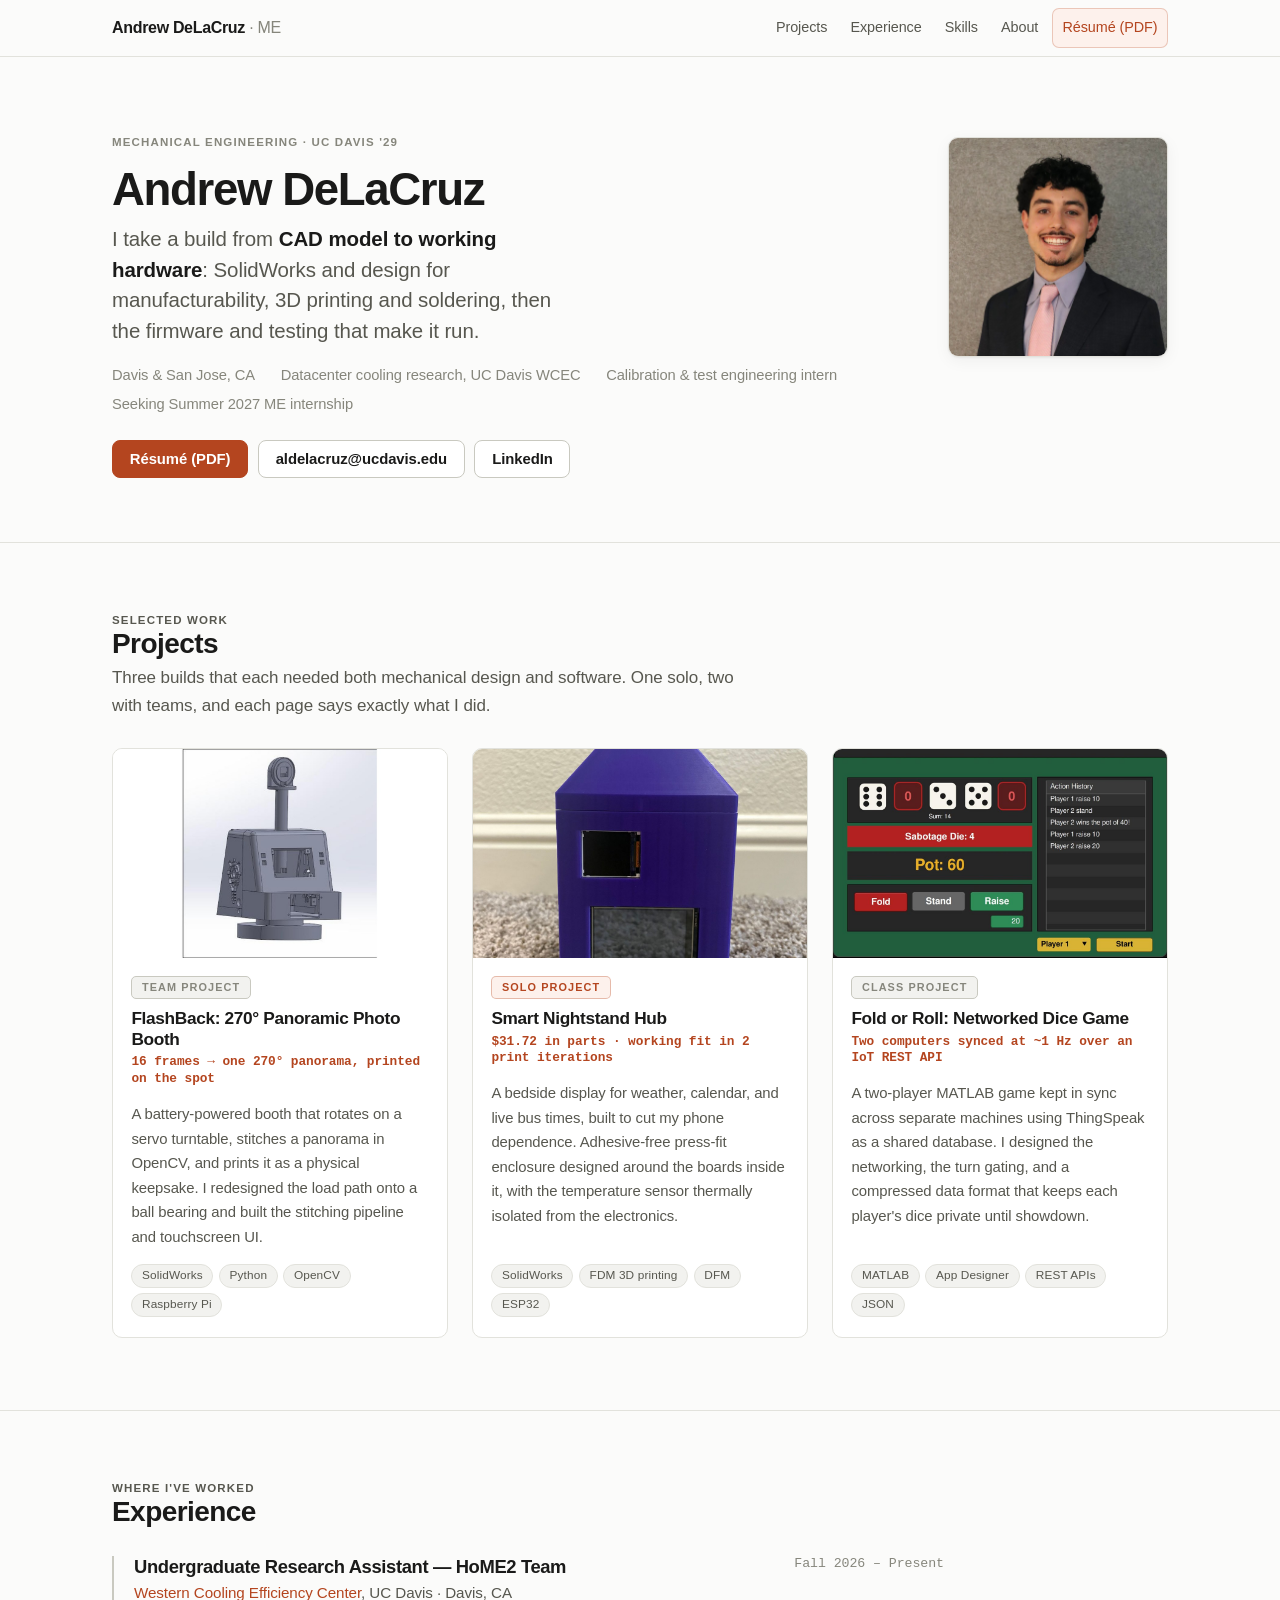
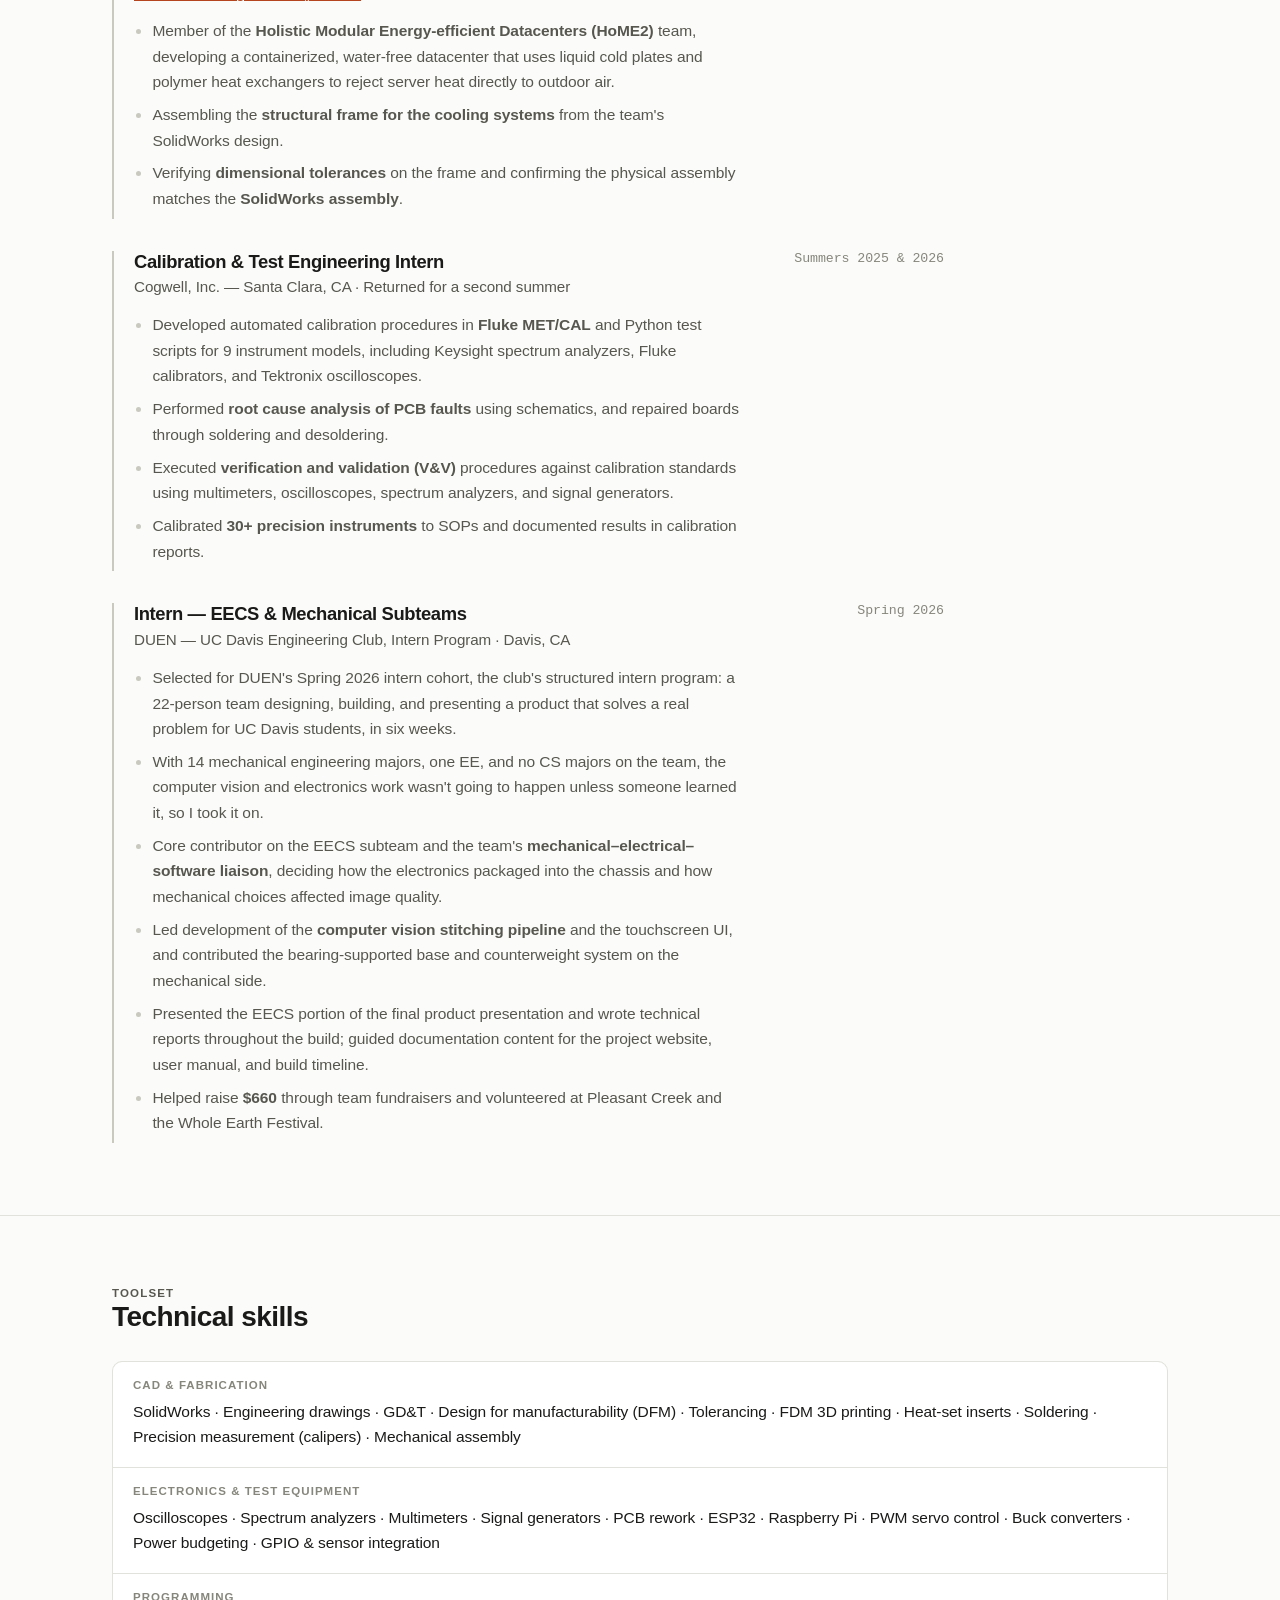
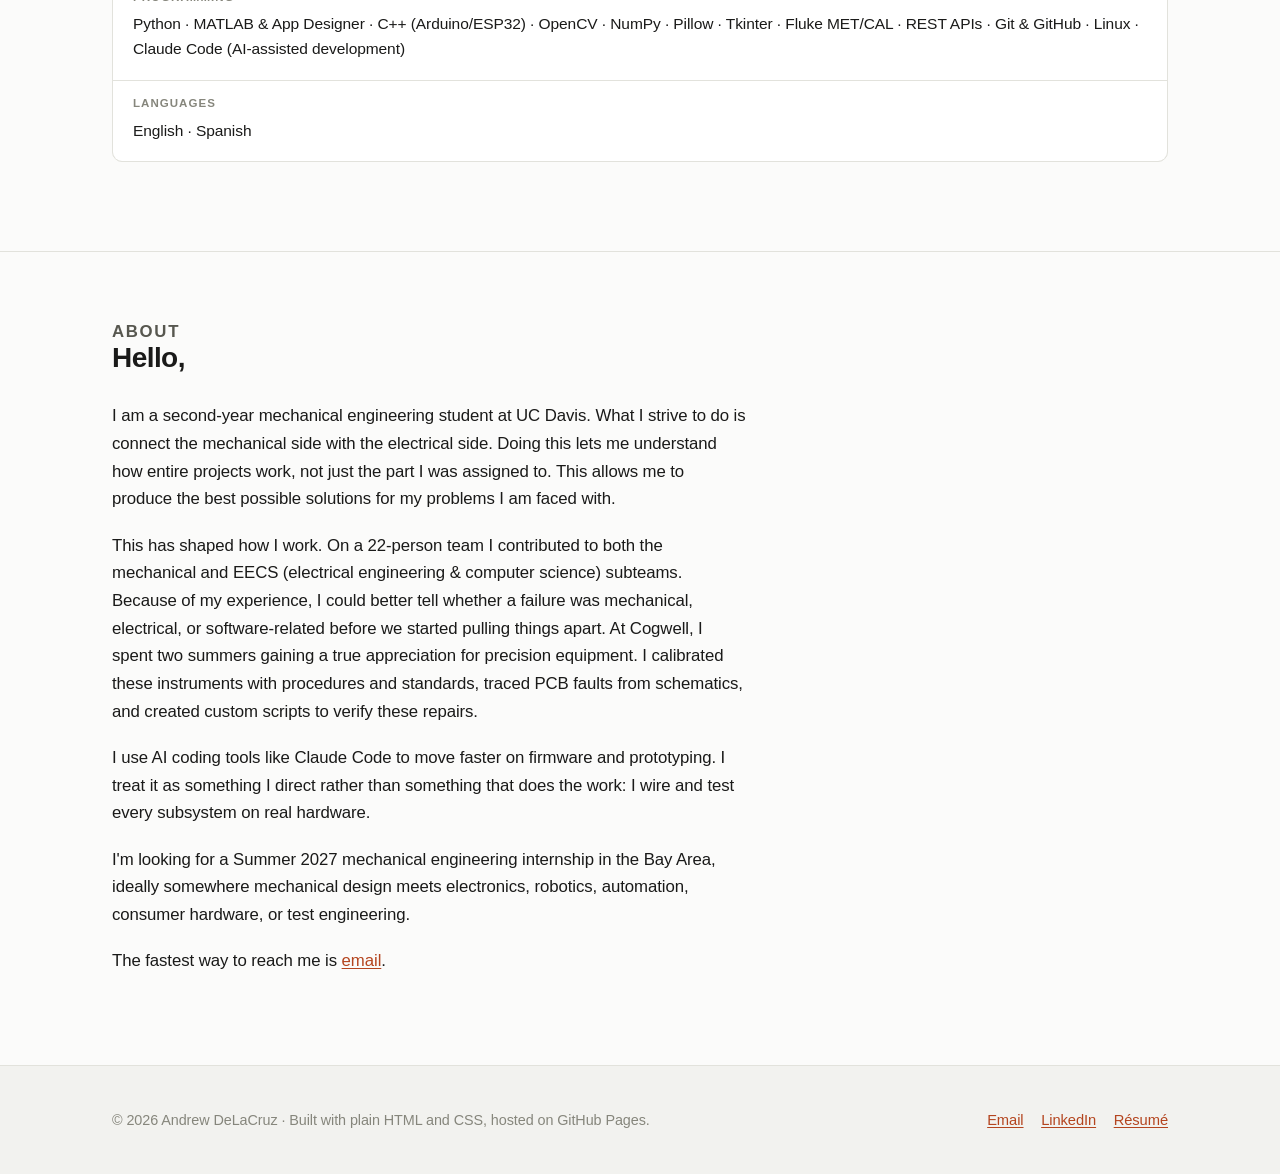
==== commit 0cb82d65: "Add WCEC to the hero and drop the coursework entry from Experience Co-Authored-By: Claude Opus 5.5 <" ====
--- a/index.html
+++ b/index.html
@@ -45,6 +45,7 @@
         </p>
         <ul class="credential">
           <li>Davis &amp; San Jose, CA</li>
+          <li>Datacenter cooling research, UC Davis WCEC</li>
           <li>Calibration &amp; test engineering intern</li>
           <li>Seeking Summer 2027 ME internship</li>
         </ul>
@@ -199,19 +200,6 @@
           </ul>
         </article>
 
-        <article class="role">
-          <div class="role-head">
-            <h3>B.S. Mechanical Engineering</h3>
-            <p class="when">Expected June 2029</p>
-          </div>
-          <p class="where">University of California, Davis — GPA 3.30 / 4.00</p>
-          <ul>
-            <li>Completed: Engineering Programming (MATLAB). In progress by June 2027: Statics,
-              Dynamics, Thermodynamics, Engineering Graphics (SolidWorks), Circuits I &amp; II,
-              Properties of Materials.</li>
-          </ul>
-        </article>
-
       </div>
     </div>
   </section>
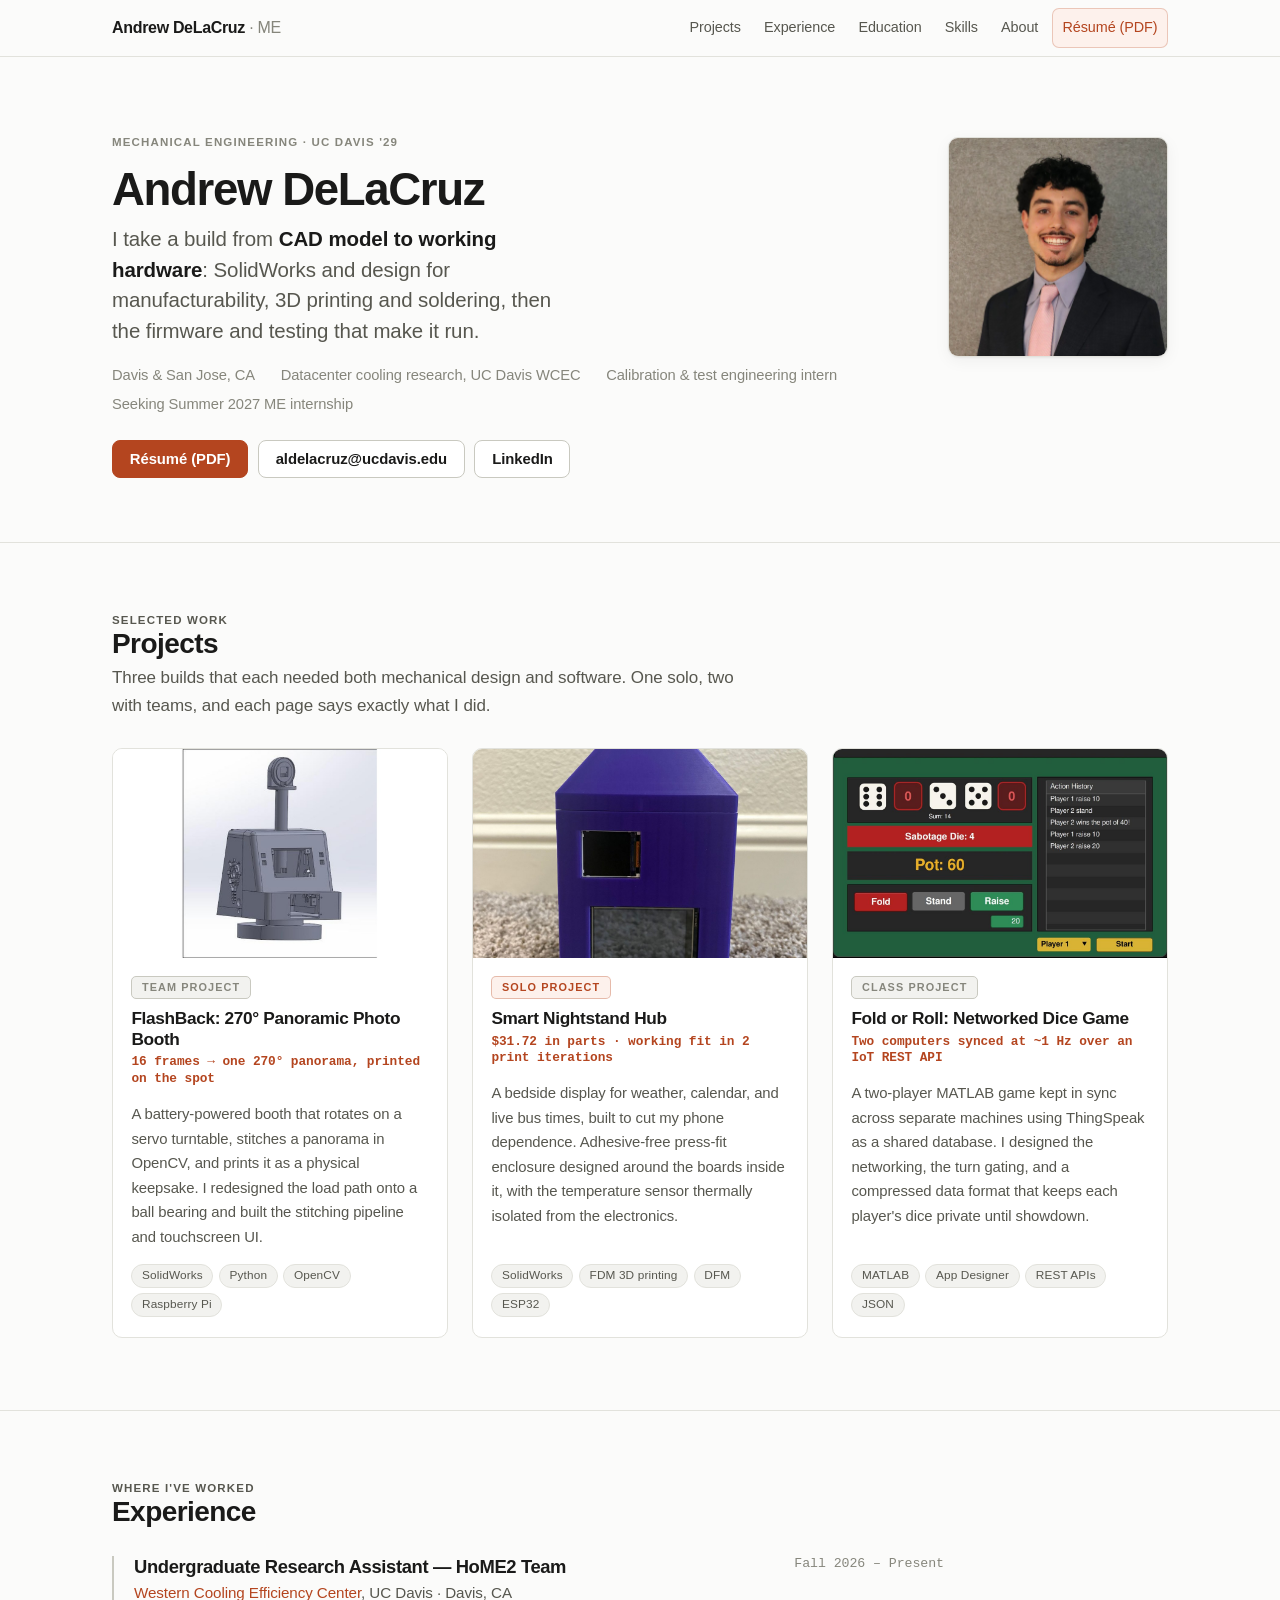
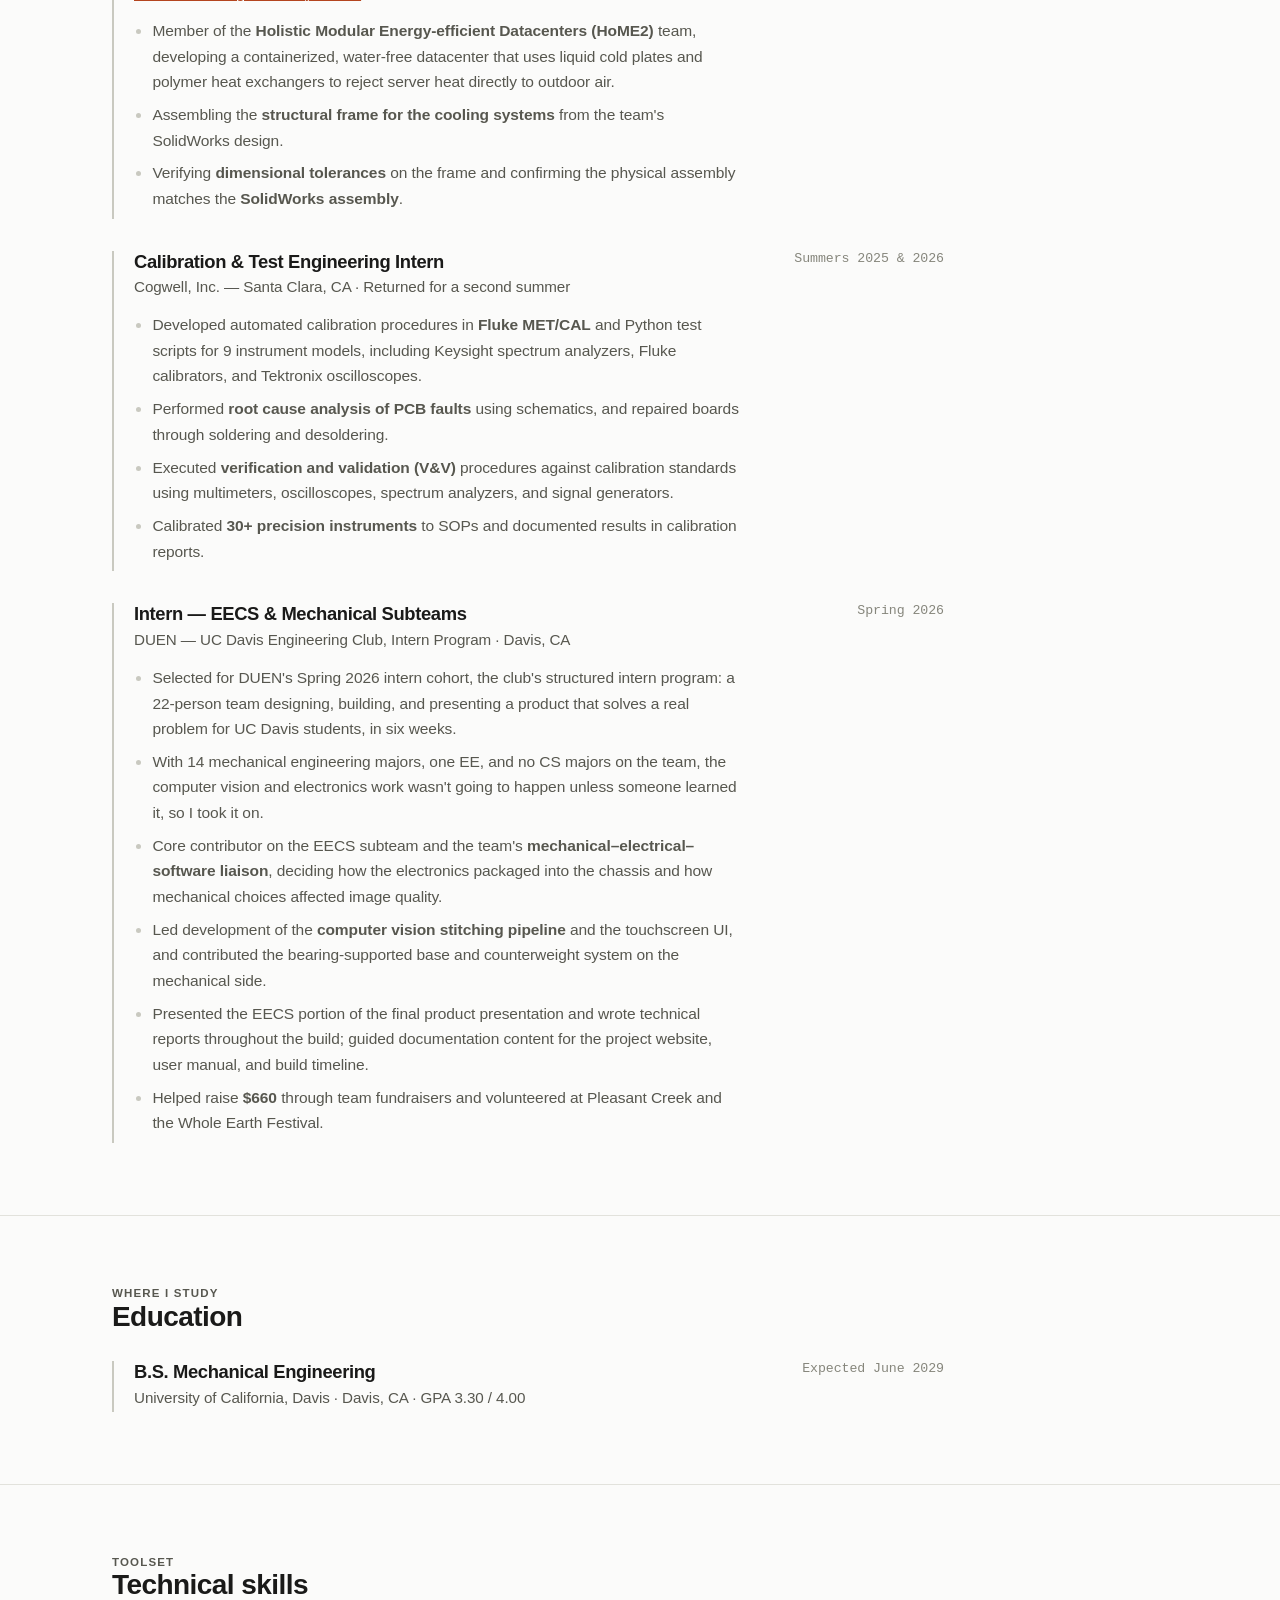
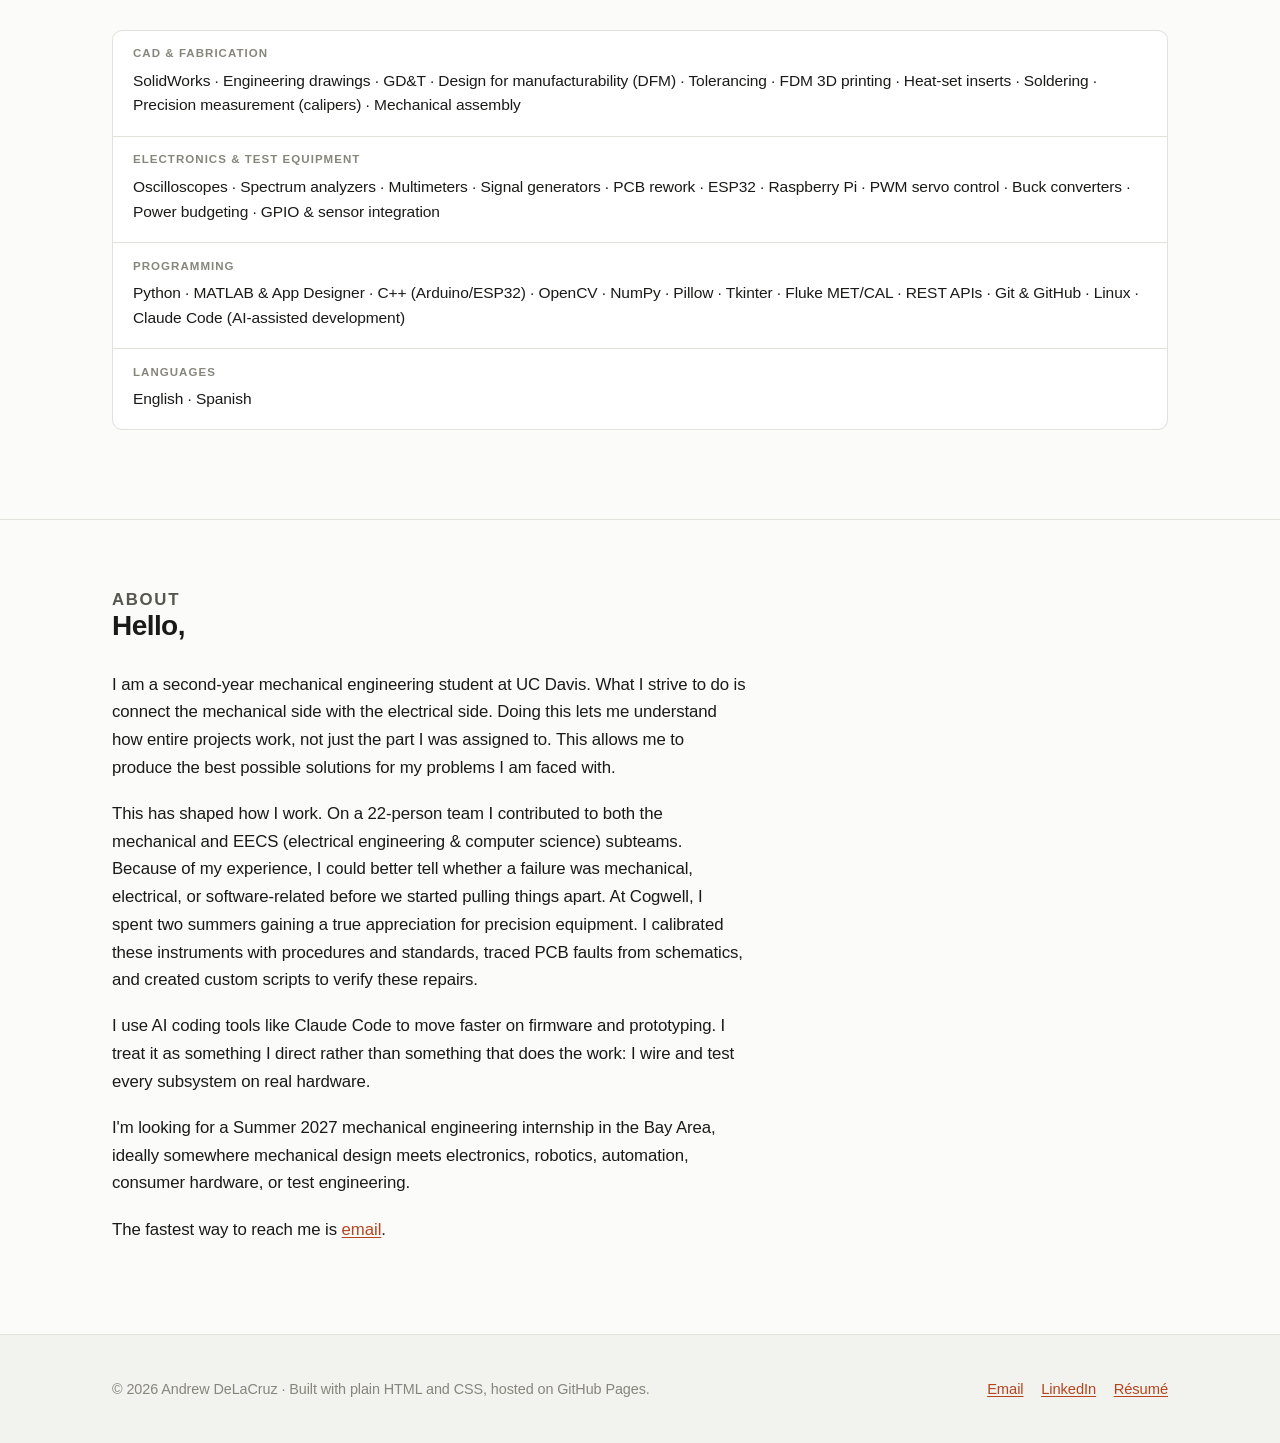
==== commit 4fe45366: "Add an Education section and nav link Co-Authored-By: Claude Opus 5.5 <noreply@anthropic.com>" ====
--- a/index.html
+++ b/index.html
@@ -23,6 +23,7 @@
     <nav class="nav" id="nav" aria-label="Main">
       <a href="#projects">Projects</a>
       <a href="#experience">Experience</a>
+      <a href="#education">Education</a>
       <a href="#skills">Skills</a>
       <a href="#about">About</a>
       <a class="nav-cta" href="assets/resume.pdf">Résumé&nbsp;(PDF)</a>
@@ -204,6 +205,26 @@
     </div>
   </section>
 
+  <!-- ======================= EDUCATION ======================= -->
+  <section id="education">
+    <div class="wrap">
+      <div class="section-head">
+        <p class="eyebrow">Where I study</p>
+        <h2>Education</h2>
+      </div>
+
+      <div class="roles">
+        <article class="role">
+          <div class="role-head">
+            <h3>B.S. Mechanical Engineering</h3>
+            <p class="when">Expected June 2029</p>
+          </div>
+          <p class="where">University of California, Davis · Davis, CA · GPA 3.30 / 4.00</p>
+        </article>
+      </div>
+    </div>
+  </section>
+
   <!-- ======================= SKILLS ======================= -->
   <section id="skills">
     <div class="wrap">
